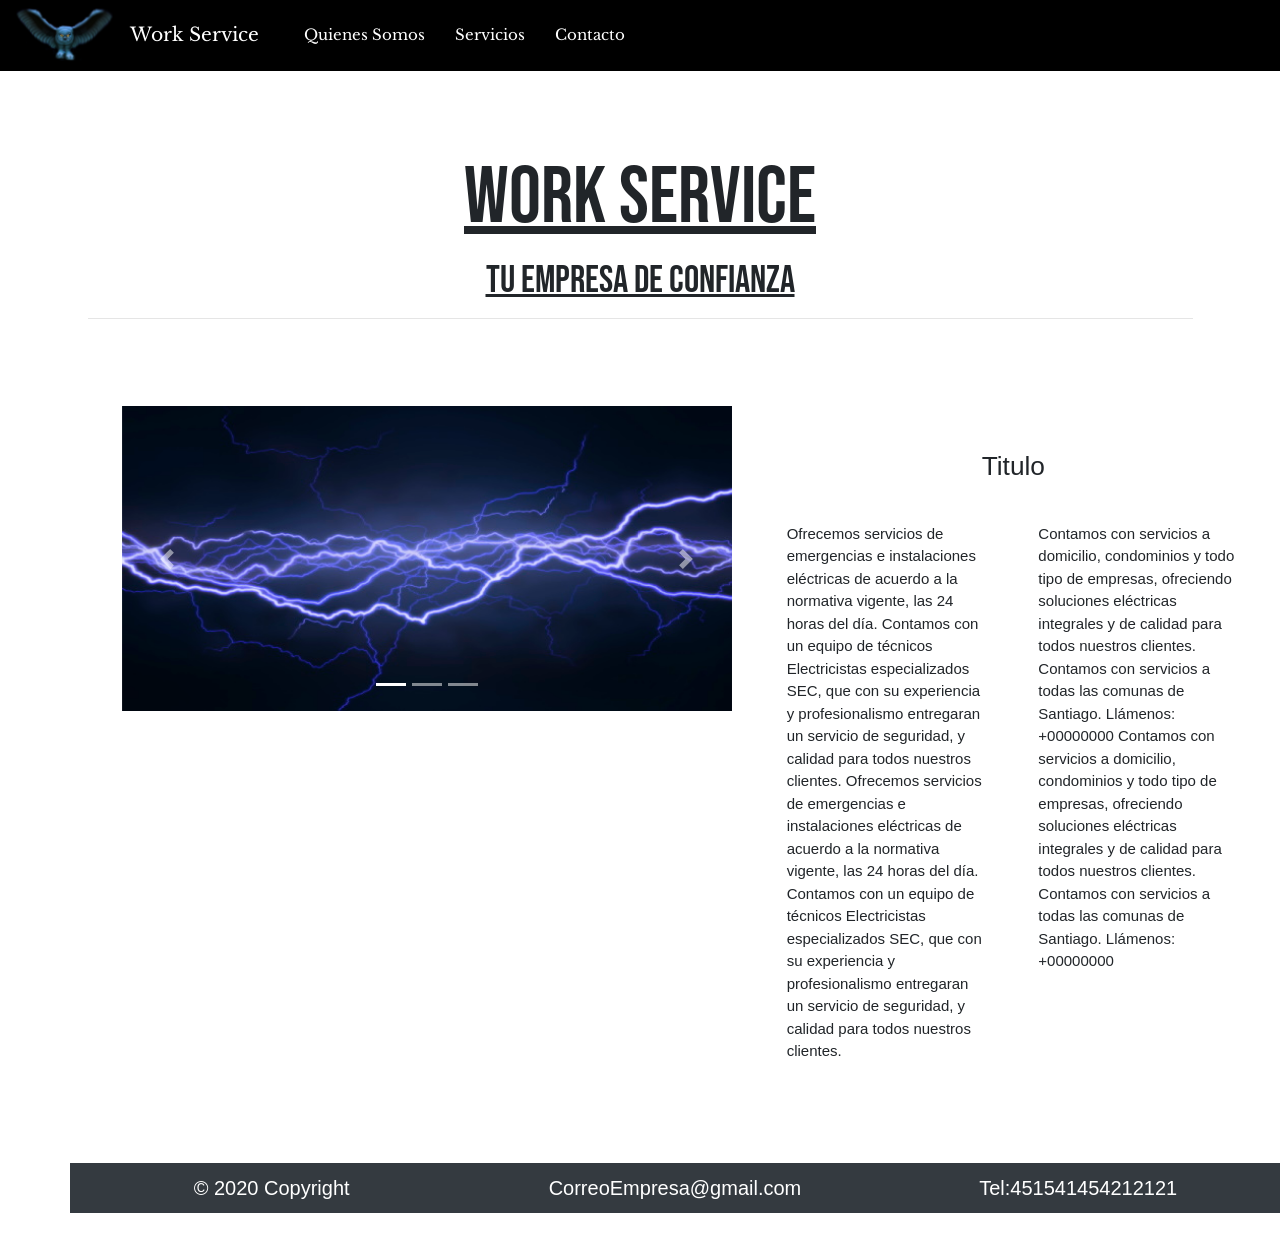
==== index.html @ 53a06437 "Me" ====
<!DOCTYPE html>
<html lang="es">

<head>
   
    <meta charset="UTF-8">
    <meta name="viewport" content="width=device-width, initial-scale=1, shrink-to-fit=no">
    <meta name="theme-color" content="#083756" />

    <meta name="description" content="Pagina de Multiples servicios en el rubro de la contruccion" />
    <meta name="keywords" content="Electricidad,electricidad,work,service,ariel,instalacion,electrica"/>
    <meta name="robots" content="index,follow" />
    <meta name="title" content="Work Service" />
    
    <meta property="og:locale" content="es_LA" />
    
    <!--<meta property="og:image:secure_url" itemprop="image"  content="https://jmardones96.github.io/img/mini_logo.png" />
    <meta property="og:image:width" content="300" />
    <meta property="og:image:height" content="300" />
    <meta property="og:updated_time" content="999999999" />-->
    
    <meta property="og:url" content="https://jmardones96.github.io/">
    <meta property="og:site_name" content="WorkService">
    <meta property="og:title" content="Work Service">
    <meta property="og:description" content="Pagina de Multiples servicios en el rubro de la contruccion.">
    <meta property="og:image" content="https://dnb2eg0emsxdz.cloudfront.net/cdn/13/images/curso-online-electricidad-y-electronica_amp_primaria_1_1560503062.jpg">
    <meta property="og:image:type" content="image/png">
    <meta property="og:image:width" content="1200">
    <meta property="og:image:height" content="1200">
    <meta property="og:image" content="https://dnb2eg0emsxdz.cloudfront.net/cdn/13/images/curso-online-electricidad-y-electronica_amp_primaria_1_1560503062.jpg">
    <meta property="og:image:type" content="image/png">
    <meta property="og:image:width" content="1200">
    <meta property="og:image:height" content="620">
    <meta property="og:image" content="https://dnb2eg0emsxdz.cloudfront.net/cdn/13/images/curso-online-electricidad-y-electronica_amp_primaria_1_1560503062.jpg">
    <meta property="og:image:type" content="image/png">
    <meta property="og:image:width" content="1200">
    <meta property="og:image:height" content="620">





    <meta property='fb:admins' content='FB-AppID'/>
    
    <meta name="twitter:card" content="summary"/>
    <meta name="twitter:description" content="Pagina de Multiples servicios en el rubro de la contruccion"/>
    <meta name="twitter:title" content="Work Service"/>
    <meta name="twitter:site" content="@joaquin19966"/>
    <meta name="twitter:creator" content="@joaquin19966"/>
    <meta name="twitter:image:src" content="https://jmardones96.github.io/img/mini_logo.png">

    
    <!-- Bootstrap CSS -->
    <link rel="stylesheet" href="https://stackpath.bootstrapcdn.com/bootstrap/4.4.1/css/bootstrap.min.css"
        integrity="sha384-Vkoo8x4CGsO3+Hhxv8T/Q5PaXtkKtu6ug5TOeNV6gBiFeWPGFN9MuhOf23Q9Ifjh" crossorigin="anonymous">

    <title>Work Service</title>
    <link rel="shortcut icon" href="img/mini_logo.ico">
    <link rel="stylesheet" href="css/estilos.css">
    <link rel="stylesheet" href="css/animations.css">
    <link rel="stylesheet" href="css/efect.css">
</head>

<body>

    <!--Nav-->
    <nav class="navbar navbar-expand-lg navbar-dark bg-dark fixed-top " style="background-color: black !important;">
        <img src="img/mini_logo.png" alt="">
        <a class="navbar-brand texto_nav" href="index.html">Work Service </a>

        <button class="navbar-toggler" type="button" data-toggle="collapse" data-target="#navbarText"
            aria-controls="navbarText" aria-expanded="false" aria-label="Toggle navigation">
            <span class="navbar-toggler-icon"></span>
        </button>

        <div class="collapse navbar-collapse " id="navbarText">
            <ul class="navbar-nav mr-auto">
                <li class="nav-item">
                    <a class="texto_nav" href="Quienes_Somos.html">Quienes Somos</a>
                </li>
                <li class="nav-item">
                    <a class="texto_nav" href="Servicios.html">Servicios</a>
                </li>
                <li class="nav-item">
                    <a class="texto_nav" href="Contacto.html">Contacto</a>
                </li>
            
            </ul>
        </div>
    </nav>
    <!--Nav-->

    <br>
    <br>
    <!--Titulo-->
    <div class="container-fluid  fadeIn ">
        <div class="text_titulo Titulo_principal_luz_interno">
            <span class="Titulo_principal_luz ">Work Service</span>
            <h1 class="">Tu Empresa de confianza</h4>
                <hr>
        </div>
    </div>
    <!--Titulo-->

    <div class="container-fluid fadeInUp">
        <div class="row">
            <!--Seccion de imagenes-->
            <div class="col-xs-hidden col-lg-1"></div>

            <div class=" col-12 col-lg-6  text-center">
                <div class="estilo_carosel">
                    <div id="carouselExampleIndicators" class="carousel slide" data-ride="carousel">
                        <ol class="carousel-indicators">
                            <li data-target="#carouselExampleIndicators" data-slide-to="0" class="active"></li>
                            <li data-target="#carouselExampleIndicators" data-slide-to="1"></li>
                            <li data-target="#carouselExampleIndicators" data-slide-to="2"></li>
                        </ol>
                        <div class="carousel-inner text-center">
                            <div class="carousel-item active text-center">
                                <img class="d-block w-100 img-responsive" src="img/1.jpg" alt="First slide">
                            </div>
                            <div class="carousel-item">
                                <img class="d-block w-100 img-responsive" src="img/2.jpg" alt="Second slide">
                            </div>
                            <div class="carousel-item">
                                <img class="d-block w-100 img-responsive" src="img/3.jpg" alt="Third slide">
                            </div>
                        </div>
                        <a class="carousel-control-prev" href="#carouselExampleIndicators" role="button"
                            data-slide="prev">
                            <span class="carousel-control-prev-icon" aria-hidden="true"></span>
                            <span class="sr-only">Previous</span>
                        </a>
                        <a class="carousel-control-next" href="#carouselExampleIndicators" role="button"
                            data-slide="next">
                            <span class="carousel-control-next-icon" aria-hidden="true"></span>
                            <span class="sr-only">Next</span>
                        </a>
                    </div>


                </div>
                <!--Seccion de imagenes-->
            </div>
            <!--Texto de Empresa-->
            <div class=" col-12  col-lg-5 text-center">
                <br> <br>
                <h3>Titulo</h3><a href="xxx.html">hhhh</a>
                <div class="row text_motivado">
                    <div class="col-xs-12 col-sm-6">
                        <p class="parrafo_motivador">Ofrecemos servicios de emergencias e instalaciones eléctricas de
                            acuerdo a la normativa vigente, las
                            24 horas del día. Contamos con un equipo de técnicos Electricistas especializados SEC, que
                            con
                            su
                            experiencia y profesionalismo entregaran un servicio de seguridad, y calidad para todos
                            nuestros
                            clientes.
                            Ofrecemos servicios de emergencias e instalaciones eléctricas de acuerdo a la normativa
                            vigente,
                            las
                            24 horas del día. Contamos con un equipo de técnicos Electricistas especializados SEC, que
                            con
                            su
                            experiencia y profesionalismo entregaran un servicio de seguridad, y calidad para todos
                            nuestros
                            clientes.</p>
                    </div>
                    <div class="col-xs-12 col-sm-6">

                        <p class="parrafo_motivador"> Contamos con servicios a domicilio, condominios y todo tipo de
                            empresas, ofreciendo soluciones
                            eléctricas integrales y de calidad para todos nuestros clientes.
                            Contamos con servicios a todas las comunas de Santiago.
                            Llámenos: +00000000
                            Contamos con servicios a domicilio, condominios y todo tipo de empresas, ofreciendo
                            soluciones
                            eléctricas integrales y de calidad para todos nuestros clientes.
                            Contamos con servicios a todas las comunas de Santiago.
                            Llámenos: +00000000</p>
                    </div>
                </div>
            </div>

        </div>


        <!--Texto de Empresa-->
    </div>
    </div>
    <br>
    <br>
    <br>
    <br>
      <!--Footer-->
    <div class="container">
        <div class="row estilo_footer">
            <div class="col-12 col-md-4 text-center estilo_footer_seccion">
                © 2020 Copyright
            </div>
            <div class="col-12 col-md-4 text-center estilo_footer_seccion">
                <a href="mailto:jmm.paginas@gmail.com">CorreoEmpresa@gmail.com</a>
            </div>
            <div class="col-12 col-md-4 text-center estilo_footer_seccion">
                <a href="https://api.whatsapp.com/send?phone=0123456789">Tel:451541454212121</a>
            </div>
        </div>
        <!--Footer-->
    </div>
  <!--Footer-->



    <!-- Optional JavaScript -->
    <!-- jQuery first, then Popper.js, then Bootstrap JS -->
    <script src="https://code.jquery.com/jquery-3.4.1.slim.min.js"
        integrity="sha384-J6qa4849blE2+poT4WnyKhv5vZF5SrPo0iEjwBvKU7imGFAV0wwj1yYfoRSJoZ+n" crossorigin="anonymous">
    </script>
    <script src="https://cdn.jsdelivr.net/npm/popper.js@1.16.0/dist/umd/popper.min.js"
        integrity="sha384-Q6E9RHvbIyZFJoft+2mJbHaEWldlvI9IOYy5n3zV9zzTtmI3UksdQRVvoxMfooAo" crossorigin="anonymous">
    </script>
    <script src="https://stackpath.bootstrapcdn.com/bootstrap/4.4.1/js/bootstrap.min.js"
        integrity="sha384-wfSDF2E50Y2D1uUdj0O3uMBJnjuUD4Ih7YwaYd1iqfktj0Uod8GCExl3Og8ifwB6" crossorigin="anonymous">
    </script>

</body>

</html>
---- css/estilos.css ----
@import url("https://fonts.googleapis.com/css2?family=Libre+Baskerville:wght@700&display=swap");
@import url('https://fonts.googleapis.com/css2?family=Bebas+Neue&display=swap');


nav {
    position: fixed;
}




:root {
    --color-dark: #343a40;
    --color-white: white;
}



html,
body {
    background-color: var(--color-white);
    margin: 0;
    padding: 0;

    font-size: 15px;
}


footer {
    height: 70px;
    width: 100%;
    background-color: var(--color-dark);
    color: white;
    display: flex;
    justify-content: center;
    align-items: center;
    text-align: center;
}


.estilo_footer {

    width: 109%;
    background-color: var(--color-dark);
    color: white;
  font-size: 20px;
}
.estilo_footer ,a{
    color: var(--color-white);
}

.estilo_footer_seccion{
padding: 10px;
}

.texto_nav {
    display: block;
    padding: .5rem 1rem;
    font-family: 'Libre Baskerville', serif !important;
    color: var(--color-white);
}

.row_chilense{
    display: flex;
}




.texto_nav:hover {
    color: #18a1c4;
    transition-duration: 1s;
    font-weight: bold;
    text-decoration: none;
    border: 1px solid #18a1c4;
    text-decoration: line-through;
}


.text_titulo {
    text-align: center;
    padding: 5%;
    margin: 10px;
    font-family: 'Bebas Neue', cursive;
    text-decoration: underline;
    font-size: 80px;
}


.estilo_carosel {
    margin: 0;
    padding: 0;
    text-align: center;
}

.text_motivado {
    height: 100%;
    display: flex;
    justify-content: center;
    text-align: center;
    margin-right: auto;
    margin-left: auto;
}

.parrafo_motivador {
    margin: 10px;
    text-align: start;
}



.espacion_foda {
    padding-top: 5px;
    
}

.image_foda {
    border-radius: 100%;
}
.espacion_tarjeta_foda{
    padding-bottom: 15px;
}


.modal_contacto{
padding: 20px;
}


.rounded-circle {
    border-radius: 50%!important;
}
body {
    padding-top: 20px;
    padding-bottom: 40px;
}
div.row {

    border-bottom: 0px;
}



.tarjeta_contacto{
    background-color: #f3f3f3;
}



/**********@Media***********/




@media (max-width: 500px) {

    .texto_nav {
        padding: 0;
        font-size: 15px;
    }
}
---- css/animations.css ----
/*
#  ···············_·················__··_·················
#  ··____·_____··(_)___·___··____·_/·/_(_)___··____··_____
#  ·/·__·`/·__·\/·/·__·`__·\/·__·`/·__/·/·__·\/·__·\/·___/
#  /·/_/·/·/·/·/·/·/·/·/·/·/·/_/·/·/_/·/·/_/·/·/·/·(__··)·
#  \__,_/_/·/_/_/_/·/_/·/_/\__,_/\__/_/\____/_/·/_/____/··
#  ·······················································
*/
/* https://daneden.github.io/animate.css/ */

.fadeIn{
    -webkit-animation-duration: 3s;
    animation-duration: 3s;
    -webkit-animation-fill-mode: both;
    animation-fill-mode: both;
    -webkit-animation-name: fadeIn;
    animation-name: fadeIn;
  }
  
  @keyframes fadeIn{
    from{
      opacity: 0;
    }
    to{
      opacity: 1;
    }
  }
  
  .fadeInDown{
    -webkit-animation-duration: 3s;
    animation-duration: 3s;
    -webkit-animation-fill-mode: both;
    animation-fill-mode: both;
    -webkit-animation-name: fadeInDown;
    animation-name: fadeInDown;
  }
  
  @-webkit-keyframes fadeInDown {
    from {
      opacity: 0;
      -webkit-transform: translate3d(0, -100%, 0);
      transform: translate3d(0, -100%, 0);
    }
  
    to {
      opacity: 1;
      -webkit-transform: translate3d(0, 0, 0);
      transform: translate3d(0, 0, 0);
    }
  }
  
  @keyframes fadeInDown {
    from {
      opacity: 0;
      -webkit-transform: translate3d(0, -100%, 0);
      transform: translate3d(0, -100%, 0);
    }
  
    to {
      opacity: 1;
      -webkit-transform: translate3d(0, 0, 0);
      transform: translate3d(0, 0, 0);
    }
  }
  
  
  
  .fadeInUp {
    -webkit-animation-duration: 3s;
    animation-duration: 3s;
    -webkit-animation-fill-mode: both;
    animation-fill-mode: both;
    -webkit-animation-name: fadeInUp;
    animation-name: fadeInUp;
  }
  
  @-webkit-keyframes fadeInUp {
    from {
      opacity: 0;
      -webkit-transform: translate3d(0, 100%, 0);
      transform: translate3d(0, 100%, 0);
    }
  
    to {
      opacity: 1;
      -webkit-transform: translate3d(0, 0, 0);
      transform: translate3d(0, 0, 0);
    }
  }
  
  @keyframes fadeInUp {
    from {
      opacity: 0;
      -webkit-transform: translate3d(0, 100%, 0);
      transform: translate3d(0, 100%, 0);
    }
  
    to {
      opacity: 1;
      -webkit-transform: translate3d(0, 0, 0);
      transform: translate3d(0, 0, 0);
    }
  }
---- css/efect.css ----
.Titulo_principal_luz {}

.Titulo_principal_luz:hover {
    -webkit-box-shadow: 0px -14px 197px 0px rgba(255, 247, 156, 1);
    -moz-box-shadow: 0px -14px 197px 0px rgba(255, 247, 156, 1);
    box-shadow: 0px -14px 197px 0px rgba(255, 247, 156, 1);

    transition-duration: 2S;
    -webkit-transition-duration: 2S;

    border-radius: 10px;
}





.Titulo_principal_luz_interno {}

.Titulo_principal_luz_interno:hover {
    -webkit-box-shadow: inset 0px -14px 197px 0px rgba(255,247,156,0.27);
    -moz-box-shadow: inset 0px -14px 197px 0px rgba(255,247,156,0.27);
    box-shadow: inset 0px -14px 197px 0px rgba(255,247,156,0.27);

    transition-duration: 2S;
    -webkit-transition-duration: 2S;

}


.pagina_posicion{
    color: #18a1c4;
    font-weight: bold;
    text-decoration: none;
    border: 1px solid #18a1c4;
    text-decoration:line-through;
}

.conten_servicios{
   margin-right: 5%;
   margin-left:5%;
}

.puntero_dedo{
    cursor: pointer;
}
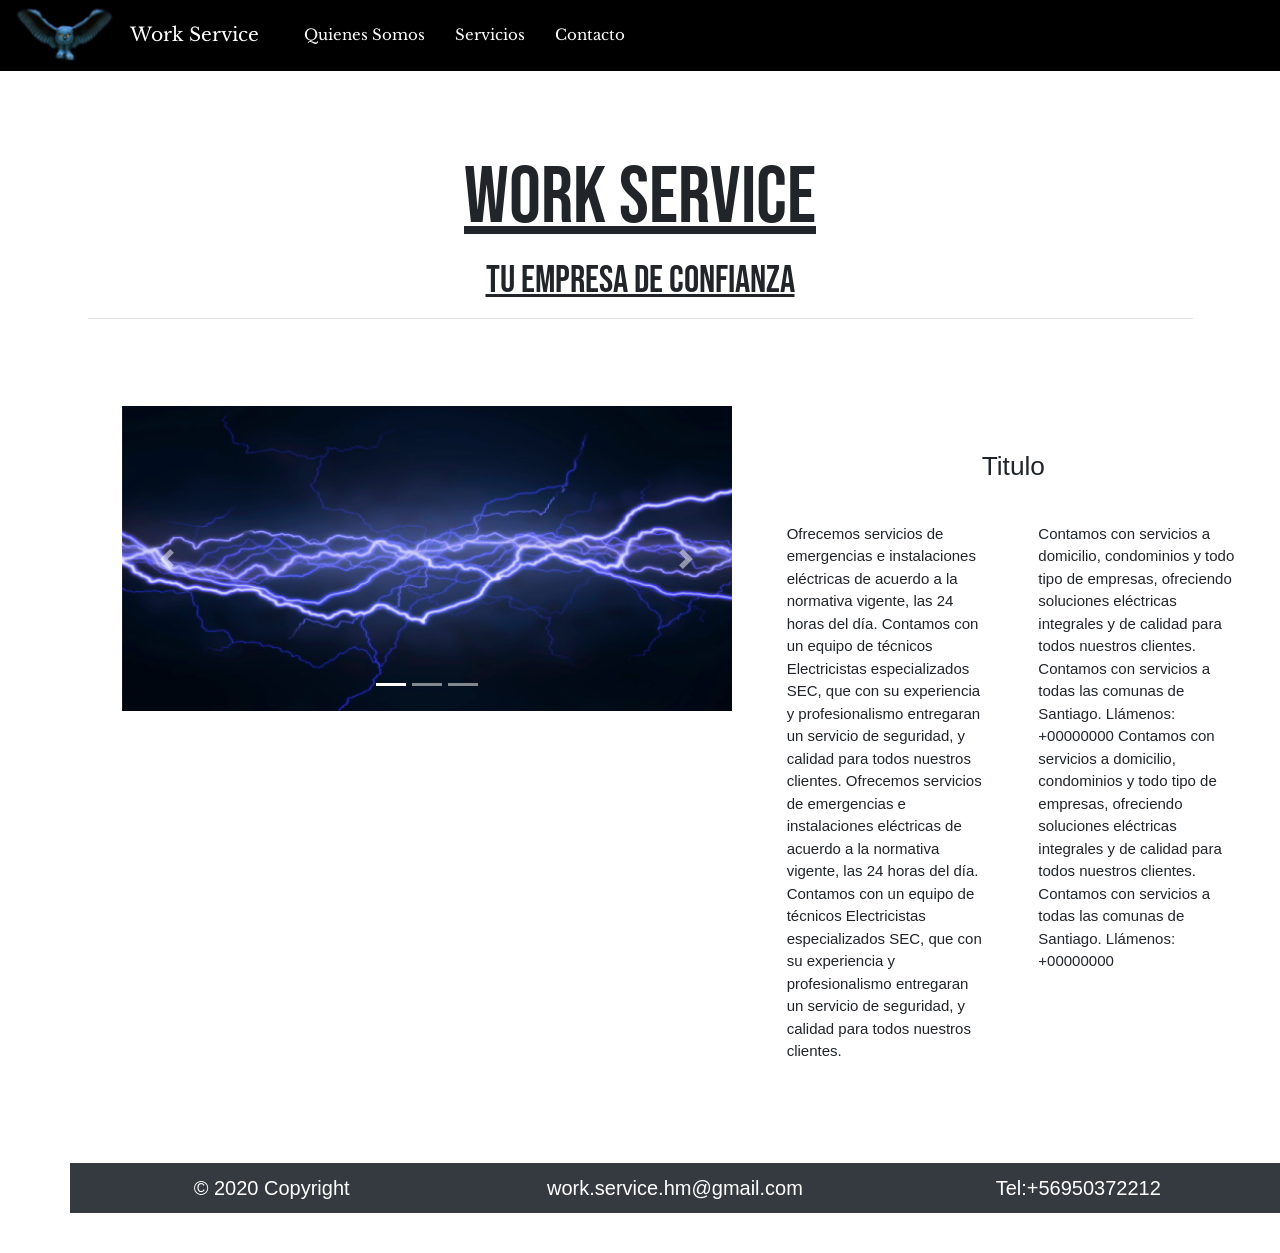
==== commit f1c48ed3: "Footer" ====
--- a/index.html
+++ b/index.html
@@ -23,15 +23,15 @@
     <meta property="og:site_name" content="WorkService">
     <meta property="og:title" content="Work Service">
     <meta property="og:description" content="Pagina de Multiples servicios en el rubro de la contruccion.">
-    <meta property="og:image" content="https://dnb2eg0emsxdz.cloudfront.net/cdn/13/images/curso-online-electricidad-y-electronica_amp_primaria_1_1560503062.jpg">
+    <meta property="og:image" content="https://encrypted-tbn0.gstatic.com/images?q=tbn%3AANd9GcT1eTJo3i7eM4kdn6j4w_DE9-j2NqaH0cpxxk5rVVIy4TUkP_jg&usqp=CAU">
     <meta property="og:image:type" content="image/png">
     <meta property="og:image:width" content="1200">
     <meta property="og:image:height" content="1200">
-    <meta property="og:image" content="https://dnb2eg0emsxdz.cloudfront.net/cdn/13/images/curso-online-electricidad-y-electronica_amp_primaria_1_1560503062.jpg">
+    <meta property="og:image" content="https://encrypted-tbn0.gstatic.com/images?q=tbn%3AANd9GcT1eTJo3i7eM4kdn6j4w_DE9-j2NqaH0cpxxk5rVVIy4TUkP_jg&usqp=CAU">
     <meta property="og:image:type" content="image/png">
     <meta property="og:image:width" content="1200">
     <meta property="og:image:height" content="620">
-    <meta property="og:image" content="https://dnb2eg0emsxdz.cloudfront.net/cdn/13/images/curso-online-electricidad-y-electronica_amp_primaria_1_1560503062.jpg">
+    <meta property="og:image" content="https://encrypted-tbn0.gstatic.com/images?q=tbn%3AANd9GcT1eTJo3i7eM4kdn6j4w_DE9-j2NqaH0cpxxk5rVVIy4TUkP_jg&usqp=CAU">
     <meta property="og:image:type" content="image/png">
     <meta property="og:image:width" content="1200">
     <meta property="og:image:height" content="620">
@@ -199,10 +199,10 @@
                 © 2020 Copyright
             </div>
             <div class="col-12 col-md-4 text-center estilo_footer_seccion">
-                <a href="mailto:jmm.paginas@gmail.com">CorreoEmpresa@gmail.com</a>
+                <a href="mailto:work.service.hm@gmail.com">work.service.hm@gmail.com</a>
             </div>
             <div class="col-12 col-md-4 text-center estilo_footer_seccion">
-                <a href="https://api.whatsapp.com/send?phone=0123456789">Tel:451541454212121</a>
+                <a href="https://api.whatsapp.com/send?phone=+56950372212">Tel:+56950372212</a>
             </div>
         </div>
         <!--Footer-->
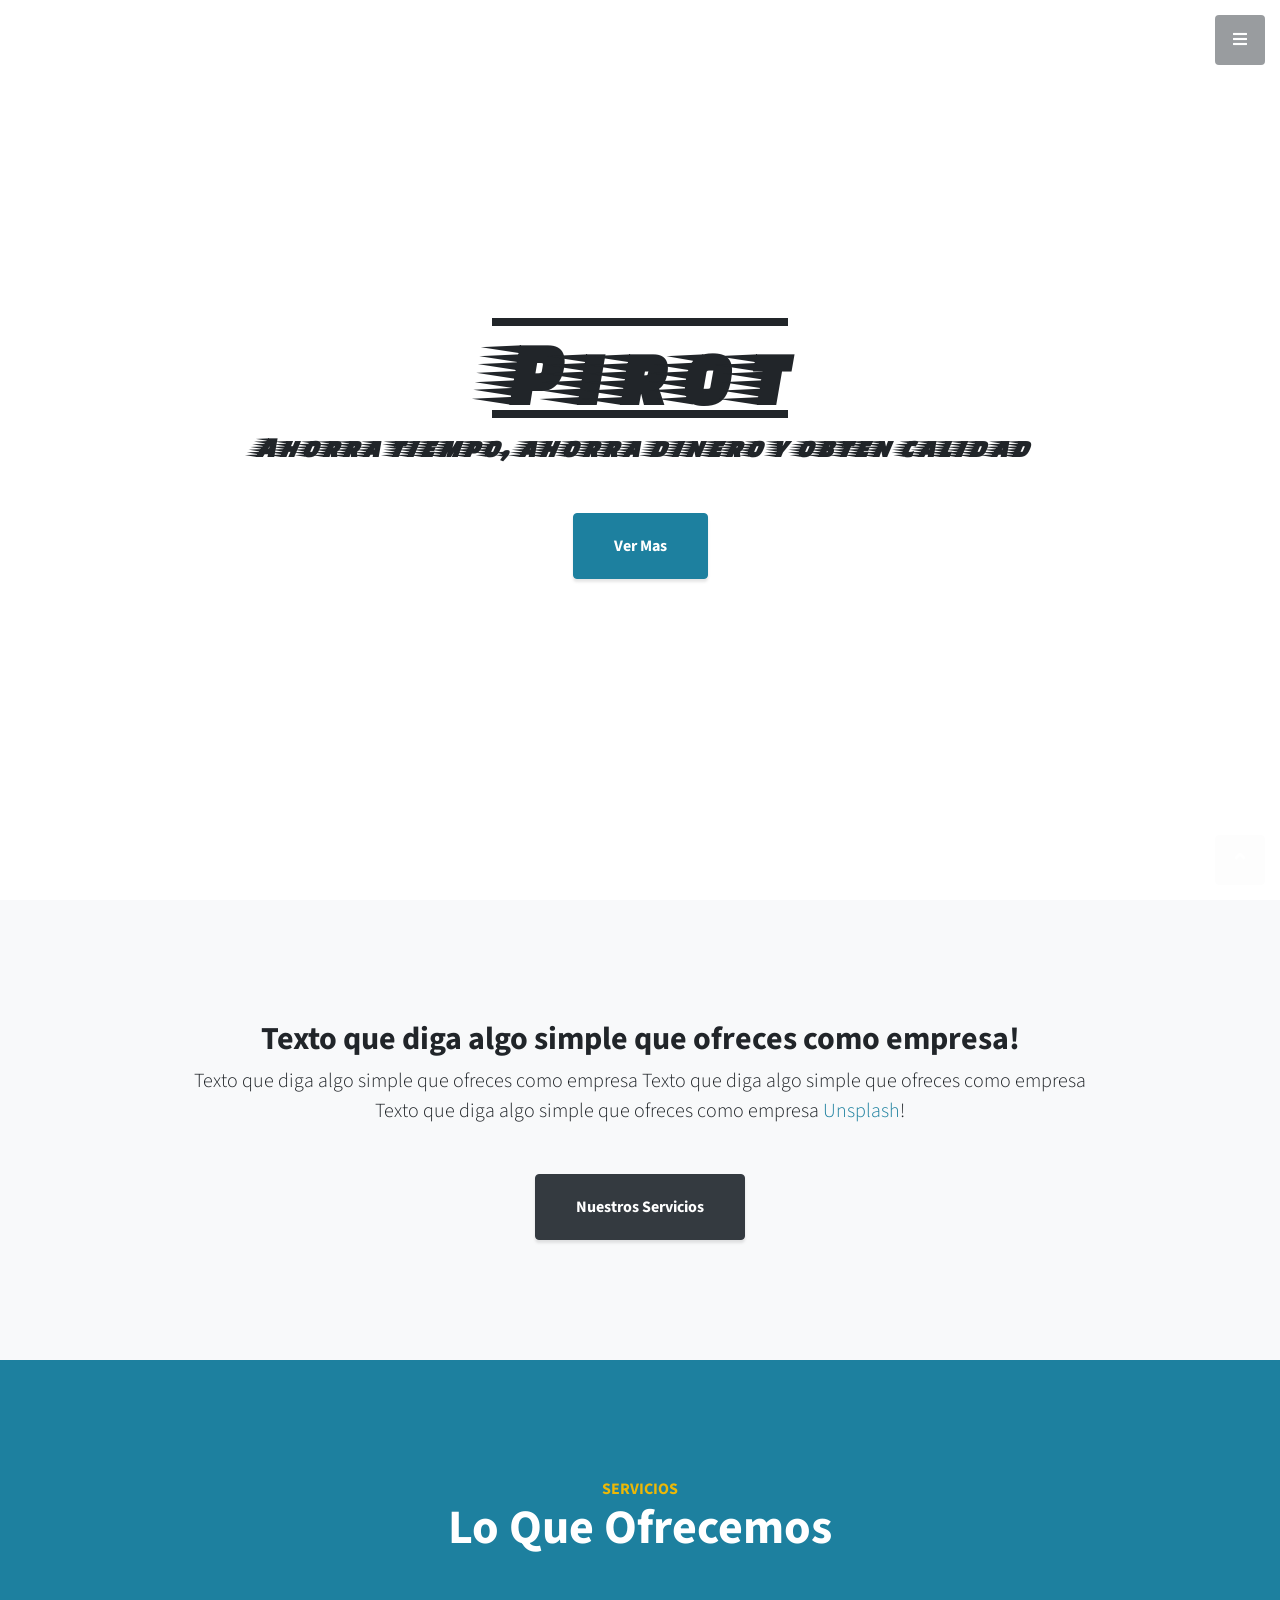
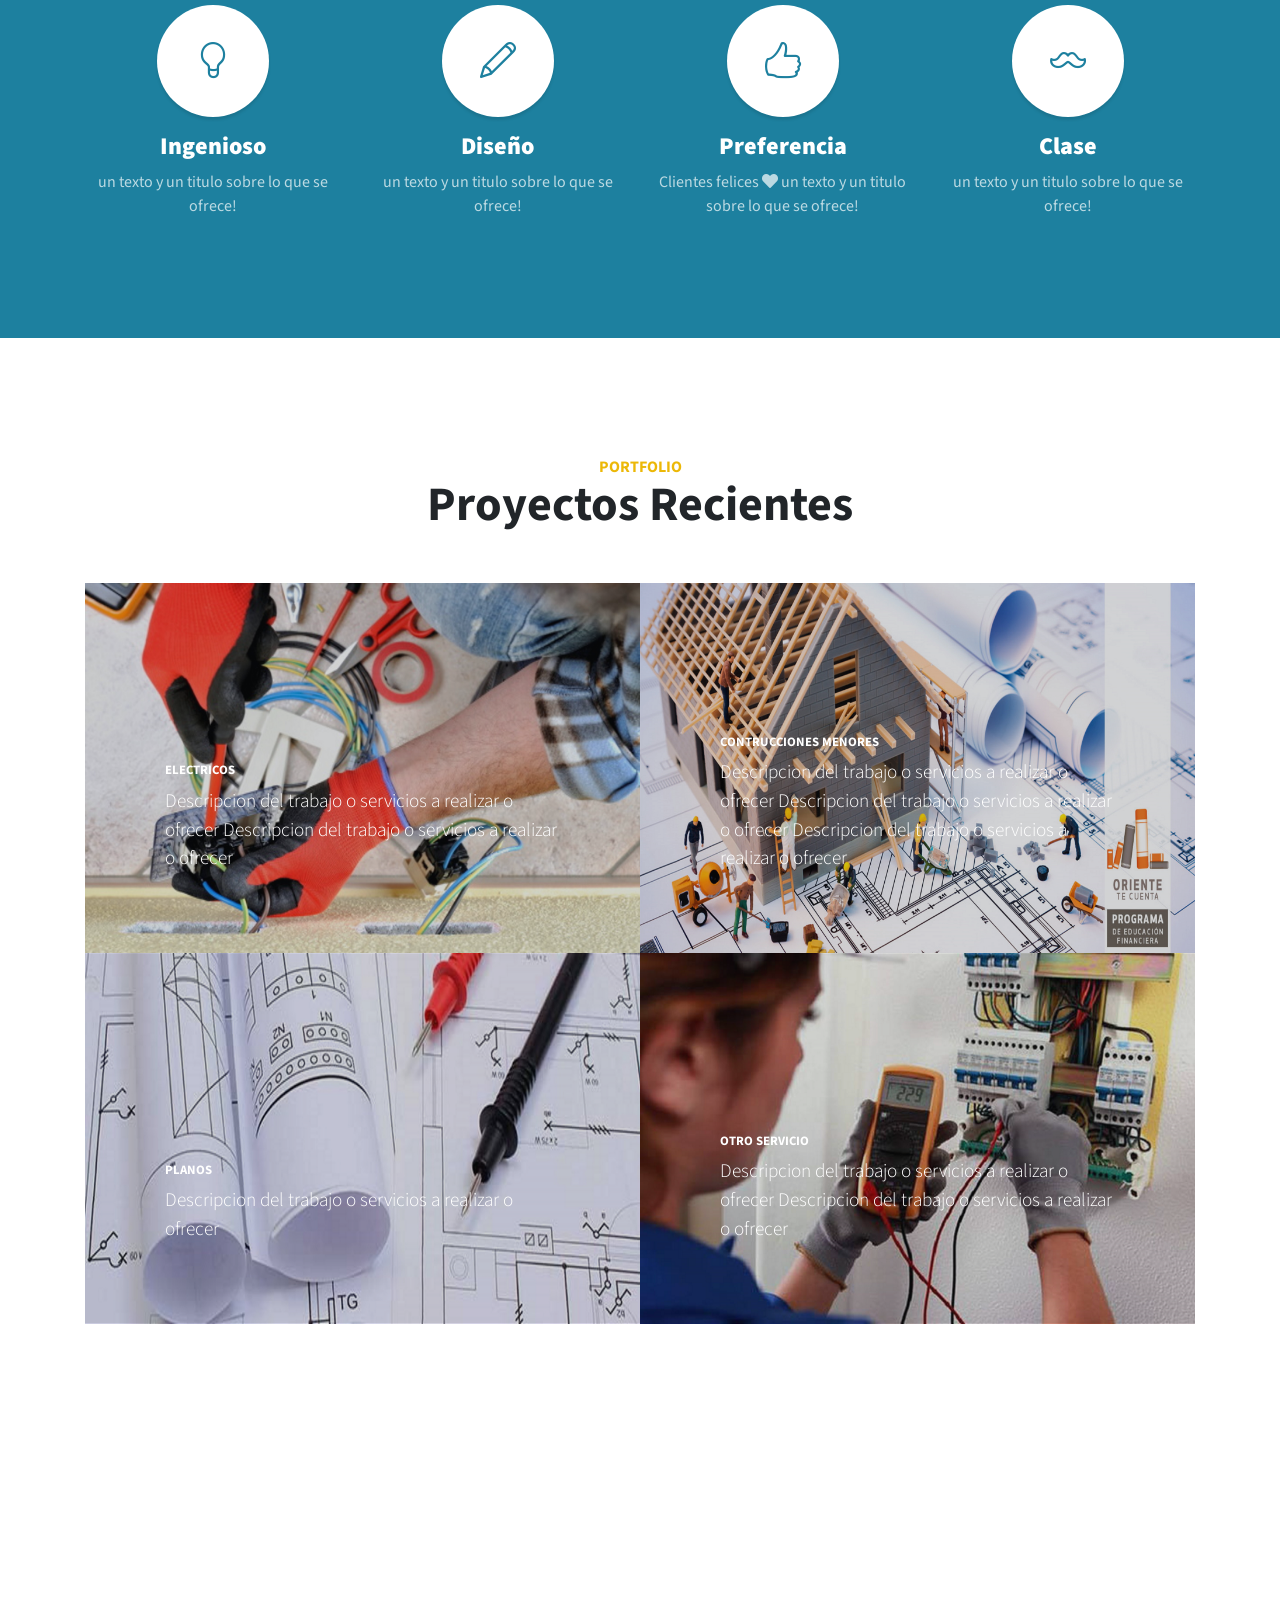
==== commit b8d1ef48: "Prueba de prototipo de pirot" ====
--- a/index.html
+++ b/index.html
@@ -1,228 +1,266 @@
 <!DOCTYPE html>
-<html lang="es">
+<html lang="en">
 
 <head>
+
+  <meta charset="utf-8">
+  <meta name="viewport" content="width=device-width, initial-scale=1, shrink-to-fit=no">
+  <meta name="description" content="">
+  <meta name="author" content="">
+
+  <title>PIROT</title>
+ 
+  <!-- Bootstrap Core CSS -->
+  <link href="vendor/bootstrap/css/bootstrap.min.css" rel="stylesheet">
+
+  <!-- Custom Fonts -->
+  <link href="vendor/fontawesome-free/css/all.min.css" rel="stylesheet" type="text/css">
+  <link href="https://fonts.googleapis.com/css?family=Source+Sans+Pro:300,400,700,300italic,400italic,700italic" rel="stylesheet" type="text/css">
+  <link href="vendor/simple-line-icons/css/simple-line-icons.css" rel="stylesheet">
+
+  <!-- Custom CSS -->
+  <link href="css/stylish-portfolio.min.css" rel="stylesheet">
+
+  <!-- Librerias Agregadas -->
+  <link rel="stylesheet" href="https://cdnjs.cloudflare.com/ajax/libs/animate.css/4.0.0/animate.min.css" />
+  <link href="https://fonts.googleapis.com/css2?family=Faster+One&display=swap" rel="stylesheet">
+
+    
+</head>
    
-    <meta charset="UTF-8">
-    <meta name="viewport" content="width=device-width, initial-scale=1, shrink-to-fit=no">
-    <meta name="theme-color" content="#083756" />
-
-    <meta name="description" content="Pagina de Multiples servicios en el rubro de la contruccion" />
-    <meta name="keywords" content="Electricidad,electricidad,work,service,ariel,instalacion,electrica"/>
-    <meta name="robots" content="index,follow" />
-    <meta name="title" content="Work Service" />
-    
-    <meta property="og:locale" content="es_LA" />
-    
-    <!--<meta property="og:image:secure_url" itemprop="image"  content="https://jmardones96.github.io/img/mini_logo.png" />
-    <meta property="og:image:width" content="300" />
-    <meta property="og:image:height" content="300" />
-    <meta property="og:updated_time" content="999999999" />-->
-    
-    <meta property="og:url" content="https://jmardones96.github.io/">
-    <meta property="og:site_name" content="WorkService">
-    <meta property="og:title" content="Work Service">
-    <meta property="og:description" content="Pagina de Multiples servicios en el rubro de la contruccion.">
-    <meta property="og:image" content="https://encrypted-tbn0.gstatic.com/images?q=tbn%3AANd9GcT1eTJo3i7eM4kdn6j4w_DE9-j2NqaH0cpxxk5rVVIy4TUkP_jg&usqp=CAU">
-    <meta property="og:image:type" content="image/png">
-    <meta property="og:image:width" content="1200">
-    <meta property="og:image:height" content="1200">
-    <meta property="og:image" content="https://encrypted-tbn0.gstatic.com/images?q=tbn%3AANd9GcT1eTJo3i7eM4kdn6j4w_DE9-j2NqaH0cpxxk5rVVIy4TUkP_jg&usqp=CAU">
-    <meta property="og:image:type" content="image/png">
-    <meta property="og:image:width" content="1200">
-    <meta property="og:image:height" content="620">
-    <meta property="og:image" content="https://encrypted-tbn0.gstatic.com/images?q=tbn%3AANd9GcT1eTJo3i7eM4kdn6j4w_DE9-j2NqaH0cpxxk5rVVIy4TUkP_jg&usqp=CAU">
-    <meta property="og:image:type" content="image/png">
-    <meta property="og:image:width" content="1200">
-    <meta property="og:image:height" content="620">
-
-
-
-
-
-    <meta property='fb:admins' content='FB-AppID'/>
-    
-    <meta name="twitter:card" content="summary"/>
-    <meta name="twitter:description" content="Pagina de Multiples servicios en el rubro de la contruccion"/>
-    <meta name="twitter:title" content="Work Service"/>
-    <meta name="twitter:site" content="@joaquin19966"/>
-    <meta name="twitter:creator" content="@joaquin19966"/>
-    <meta name="twitter:image:src" content="https://jmardones96.github.io/img/mini_logo.png">
-
-    
-    <!-- Bootstrap CSS -->
-    <link rel="stylesheet" href="https://stackpath.bootstrapcdn.com/bootstrap/4.4.1/css/bootstrap.min.css"
-        integrity="sha384-Vkoo8x4CGsO3+Hhxv8T/Q5PaXtkKtu6ug5TOeNV6gBiFeWPGFN9MuhOf23Q9Ifjh" crossorigin="anonymous">
-
-    <title>Work Service</title>
-    <link rel="shortcut icon" href="img/mini_logo.ico">
-    <link rel="stylesheet" href="css/estilos.css">
-    <link rel="stylesheet" href="css/animations.css">
-    <link rel="stylesheet" href="css/efect.css">
-</head>
-
-<body>
-
-    <!--Nav-->
-    <nav class="navbar navbar-expand-lg navbar-dark bg-dark fixed-top " style="background-color: black !important;">
-        <img src="img/mini_logo.png" alt="">
-        <a class="navbar-brand texto_nav" href="index.html">Work Service </a>
-
-        <button class="navbar-toggler" type="button" data-toggle="collapse" data-target="#navbarText"
-            aria-controls="navbarText" aria-expanded="false" aria-label="Toggle navigation">
-            <span class="navbar-toggler-icon"></span>
-        </button>
-
-        <div class="collapse navbar-collapse " id="navbarText">
-            <ul class="navbar-nav mr-auto">
-                <li class="nav-item">
-                    <a class="texto_nav" href="Quienes_Somos.html">Quienes Somos</a>
-                </li>
-                <li class="nav-item">
-                    <a class="texto_nav" href="Servicios.html">Servicios</a>
-                </li>
-                <li class="nav-item">
-                    <a class="texto_nav" href="Contacto.html">Contacto</a>
-                </li>
-            
-            </ul>
-        </div>
-    </nav>
-    <!--Nav-->
-
-    <br>
-    <br>
-    <!--Titulo-->
-    <div class="container-fluid  fadeIn ">
-        <div class="text_titulo Titulo_principal_luz_interno">
-            <span class="Titulo_principal_luz ">Work Service</span>
-            <h1 class="">Tu Empresa de confianza</h4>
-                <hr>
-        </div>
-    </div>
-    <!--Titulo-->
-
-    <div class="container-fluid fadeInUp">
-        <div class="row">
-            <!--Seccion de imagenes-->
-            <div class="col-xs-hidden col-lg-1"></div>
-
-            <div class=" col-12 col-lg-6  text-center">
-                <div class="estilo_carosel">
-                    <div id="carouselExampleIndicators" class="carousel slide" data-ride="carousel">
-                        <ol class="carousel-indicators">
-                            <li data-target="#carouselExampleIndicators" data-slide-to="0" class="active"></li>
-                            <li data-target="#carouselExampleIndicators" data-slide-to="1"></li>
-                            <li data-target="#carouselExampleIndicators" data-slide-to="2"></li>
-                        </ol>
-                        <div class="carousel-inner text-center">
-                            <div class="carousel-item active text-center">
-                                <img class="d-block w-100 img-responsive" src="img/1.jpg" alt="First slide">
-                            </div>
-                            <div class="carousel-item">
-                                <img class="d-block w-100 img-responsive" src="img/2.jpg" alt="Second slide">
-                            </div>
-                            <div class="carousel-item">
-                                <img class="d-block w-100 img-responsive" src="img/3.jpg" alt="Third slide">
-                            </div>
-                        </div>
-                        <a class="carousel-control-prev" href="#carouselExampleIndicators" role="button"
-                            data-slide="prev">
-                            <span class="carousel-control-prev-icon" aria-hidden="true"></span>
-                            <span class="sr-only">Previous</span>
-                        </a>
-                        <a class="carousel-control-next" href="#carouselExampleIndicators" role="button"
-                            data-slide="next">
-                            <span class="carousel-control-next-icon" aria-hidden="true"></span>
-                            <span class="sr-only">Next</span>
-                        </a>
-                    </div>
-
-
-                </div>
-                <!--Seccion de imagenes-->
-            </div>
-            <!--Texto de Empresa-->
-            <div class=" col-12  col-lg-5 text-center">
-                <br> <br>
-                <h3>Titulo</h3><a href="xxx.html">hhhh</a>
-                <div class="row text_motivado">
-                    <div class="col-xs-12 col-sm-6">
-                        <p class="parrafo_motivador">Ofrecemos servicios de emergencias e instalaciones eléctricas de
-                            acuerdo a la normativa vigente, las
-                            24 horas del día. Contamos con un equipo de técnicos Electricistas especializados SEC, que
-                            con
-                            su
-                            experiencia y profesionalismo entregaran un servicio de seguridad, y calidad para todos
-                            nuestros
-                            clientes.
-                            Ofrecemos servicios de emergencias e instalaciones eléctricas de acuerdo a la normativa
-                            vigente,
-                            las
-                            24 horas del día. Contamos con un equipo de técnicos Electricistas especializados SEC, que
-                            con
-                            su
-                            experiencia y profesionalismo entregaran un servicio de seguridad, y calidad para todos
-                            nuestros
-                            clientes.</p>
-                    </div>
-                    <div class="col-xs-12 col-sm-6">
-
-                        <p class="parrafo_motivador"> Contamos con servicios a domicilio, condominios y todo tipo de
-                            empresas, ofreciendo soluciones
-                            eléctricas integrales y de calidad para todos nuestros clientes.
-                            Contamos con servicios a todas las comunas de Santiago.
-                            Llámenos: +00000000
-                            Contamos con servicios a domicilio, condominios y todo tipo de empresas, ofreciendo
-                            soluciones
-                            eléctricas integrales y de calidad para todos nuestros clientes.
-                            Contamos con servicios a todas las comunas de Santiago.
-                            Llámenos: +00000000</p>
-                    </div>
-                </div>
-            </div>
-
-        </div>
-
-
-        <!--Texto de Empresa-->
-    </div>
-    </div>
-    <br>
-    <br>
-    <br>
-    <br>
-      <!--Footer-->
+
+
+
+<body id="page-top">
+
+  <!-- Navigation -->
+  <a class="menu-toggle rounded" href="#">
+    <i class="fas fa-bars"></i>
+  </a>
+  <nav id="sidebar-wrapper">
+    <ul class="sidebar-nav">
+      <li class="sidebar-brand">
+        <a class="js-scroll-trigger" href="#page-top">PIROT</a>
+      </li>
+      <li class="sidebar-nav-item">
+        <a class="js-scroll-trigger" href="#page-top">Inicio</a>
+      </li>
+      <li class="sidebar-nav-item">
+        <a class="js-scroll-trigger" href="#about">About</a>
+      </li>
+      <li class="sidebar-nav-item">
+        <a class="js-scroll-trigger" href="#services">Servicios</a>
+      </li>
+      <li class="sidebar-nav-item">
+        <a class="js-scroll-trigger" href="#portfolio">Portfolio</a>
+      </li>
+      <li class="sidebar-nav-item">
+        <a class="js-scroll-trigger" href="#contact">Contacto</a>
+      </li>
+    </ul>
+  </nav>
+
+  <!-- Header -->
+  <header class="masthead d-flex animate__animated animate__backInDown" >
+    <div class="container text-center my-auto">
+      <h1 class="mb-1" style="text-decoration: underline overline ; font-family: 'Faster One', cursive;">Pirot</h1>
+     
+      <h3 class="mb-5">
+        <em style=" font-family: 'Faster One', cursive;">Ahorra tiempo, ahorra dinero y obten calidad</em>
+      </h3>
+      <a class="btn btn-primary btn-xl js-scroll-trigger" href="#about">Ver Mas</a>
+    </div>
+    <div class="overlay"></div>
+  </header>
+
+  <!-- About -->
+  <section class="content-section bg-light" id="about">
+    <div class="container text-center">
+      <div class="row">
+        <div class="col-lg-10 mx-auto">
+          <h2>Texto que diga algo simple que ofreces como empresa!</h2>
+          <p class="lead mb-5">Texto que diga algo simple que ofreces como empresa Texto que diga algo simple que ofreces como empresa Texto que diga algo simple que ofreces como empresa
+            <a href="https://unsplash.com/">Unsplash</a>!</p>
+          <a class="btn btn-dark btn-xl js-scroll-trigger" href="#services">Nuestros Servicios</a>
+        </div>
+      </div>
+    </div>
+  </section>
+
+  <!-- Services -->
+  <section class="content-section bg-primary text-white text-center" id="services">
     <div class="container">
-        <div class="row estilo_footer">
-            <div class="col-12 col-md-4 text-center estilo_footer_seccion">
-                © 2020 Copyright
-            </div>
-            <div class="col-12 col-md-4 text-center estilo_footer_seccion">
-                <a href="mailto:work.service.hm@gmail.com">work.service.hm@gmail.com</a>
-            </div>
-            <div class="col-12 col-md-4 text-center estilo_footer_seccion">
-                <a href="https://api.whatsapp.com/send?phone=+56950372212">Tel:+56950372212</a>
-            </div>
-        </div>
-        <!--Footer-->
-    </div>
-  <!--Footer-->
-
-
-
-    <!-- Optional JavaScript -->
-    <!-- jQuery first, then Popper.js, then Bootstrap JS -->
-    <script src="https://code.jquery.com/jquery-3.4.1.slim.min.js"
-        integrity="sha384-J6qa4849blE2+poT4WnyKhv5vZF5SrPo0iEjwBvKU7imGFAV0wwj1yYfoRSJoZ+n" crossorigin="anonymous">
-    </script>
-    <script src="https://cdn.jsdelivr.net/npm/popper.js@1.16.0/dist/umd/popper.min.js"
-        integrity="sha384-Q6E9RHvbIyZFJoft+2mJbHaEWldlvI9IOYy5n3zV9zzTtmI3UksdQRVvoxMfooAo" crossorigin="anonymous">
-    </script>
-    <script src="https://stackpath.bootstrapcdn.com/bootstrap/4.4.1/js/bootstrap.min.js"
-        integrity="sha384-wfSDF2E50Y2D1uUdj0O3uMBJnjuUD4Ih7YwaYd1iqfktj0Uod8GCExl3Og8ifwB6" crossorigin="anonymous">
-    </script>
+      <div class="content-section-heading">
+        <h3 class="text-secondary mb-0">Servicios</h3>
+        <h2 class="mb-5">Lo Que Ofrecemos</h2>
+      </div>
+      <div class="row">
+        <div class="col-lg-3 col-md-6 mb-5 mb-lg-0">
+          <span class="service-icon rounded-circle mx-auto mb-3">
+            <i class="icon-bulb"></i>
+          </span>
+          <h4>
+            <strong>Ingenioso</strong>
+          </h4>
+          <p class="text-faded mb-0">un texto y un titulo sobre lo que se ofrece!</p>
+        </div>
+        <div class="col-lg-3 col-md-6 mb-5 mb-lg-0">
+          <span class="service-icon rounded-circle mx-auto mb-3">
+            <i class="icon-pencil"></i>
+          </span>
+          <h4>
+            <strong>Diseño</strong>
+          </h4>
+          <p class="text-faded mb-0">un texto y un titulo sobre lo que se ofrece!</p>
+        </div>
+        <div class="col-lg-3 col-md-6 mb-5 mb-md-0">
+          <span class="service-icon rounded-circle mx-auto mb-3">
+            <i class="icon-like"></i>
+          </span>
+          <h4>
+            <strong>Preferencia</strong>
+          </h4>
+          <p class="text-faded mb-0">Clientes felices
+            <i class="fas fa-heart"></i>
+            un texto y un titulo sobre lo que se ofrece!</p>
+        </div>
+        <div class="col-lg-3 col-md-6">
+          <span class="service-icon rounded-circle mx-auto mb-3">
+            <i class="icon-mustache"></i>
+          </span>
+          <h4>
+            <strong>Clase</strong>
+          </h4>
+          <p class="text-faded mb-0">un texto y un titulo sobre lo que se ofrece!</p>
+        </div>
+      </div>
+    </div>
+  </section>
+
+  <!-- Callout 
+  <section class="callout">
+    <div class="container text-center">
+      <h2 class="mx-auto mb-5">Welcome to
+        <em>your</em>
+        next website!</h2>
+      <a class="btn btn-primary btn-xl" href="https://startbootstrap.com/template-overviews/stylish-portfolio/">Download Now!</a>
+    </div>
+  </section>
+-->
+  <!-- Portfolio -->
+  <section class="content-section" id="portfolio">
+    <div class="container">
+      <div class="content-section-heading text-center">
+        <h3 class="text-secondary mb-0">Portfolio</h3>
+        <h2 class="mb-5">Proyectos Recientes</h2>
+      </div>
+      <div class="row no-gutters">
+        <div class="col-lg-6">
+          <a class="portfolio-item" href="#">
+            <span class="caption">
+              <span class="caption-content">
+                <h2>Electricos</h2>
+                <p class="mb-0">Descripcion del trabajo o servicios a realizar o ofrecer Descripcion del trabajo o servicios a realizar o ofrecer </p>
+              </span>
+            </span>
+            <img class="img-fluid" src="img/Domicilio.jpg" alt="">
+          </a>
+        </div>
+        <div class="col-lg-6">
+          <a class="portfolio-item" href="#">
+            <span class="caption">
+              <span class="caption-content">
+                <h2>Contrucciones Menores</h2>
+                <p class="mb-0">Descripcion del trabajo o servicios a realizar o ofrecer Descripcion del trabajo o servicios a realizar o ofrecer Descripcion del trabajo o servicios a realizar o ofrecer</p>
+              </span>
+            </span>
+            <img class="img-fluid" src="img/conrumenor.jpg" alt="">
+          </a>
+        </div>
+        <div class="col-lg-6">
+          <a class="portfolio-item" href="#">
+            <span class="caption">
+              <span class="caption-content">
+                <h2>Planos</h2>
+                <p class="mb-0">Descripcion del trabajo o servicios a realizar o ofrecer</p>
+              </span>
+            </span>
+            <img class="img-fluid" src="img/Planos.jpg" alt="">
+          </a>
+        </div>
+        <div class="col-lg-6">
+          <a class="portfolio-item" href="#">
+            <span class="caption">
+              <span class="caption-content">
+                <h2>Otro Servicio</h2>
+                <p class="mb-0">Descripcion del trabajo o servicios a realizar o ofrecer Descripcion del trabajo o servicios a realizar o ofrecer </p>
+              </span>
+            </span>
+            <img class="img-fluid" src="img/Tablero.png" alt="">
+          </a>
+        </div>
+      </div>
+    </div>
+  </section>
+
+  <!-- Call to Action 
+  <section class="content-section bg-primary text-white">
+    <div class="container text-center">
+      <h2 class="mb-4">The buttons below are impossible to resist...</h2>
+      <a href="#" class="btn btn-xl btn-light mr-4">Click Me!</a>
+      <a href="#" class="btn btn-xl btn-dark">Look at Me!</a>
+    </div>
+  </section>
+-->
+
+  <!-- Map -->
+  <section id="contact" class="map">
+    <iframe width="100%" height="100%" frameborder="0" scrolling="no" marginheight="0" marginwidth="0" src="https://maps.google.com/maps?f=q&amp;source=s_q&amp;hl=en&amp;geocode=&amp;q=Twitter,+Inc.,+Market+Street,+San+Francisco,+CA&amp;aq=0&amp;oq=twitter&amp;sll=28.659344,-81.187888&amp;sspn=0.128789,0.264187&amp;ie=UTF8&amp;hq=Twitter,+Inc.,+Market+Street,+San+Francisco,+CA&amp;t=m&amp;z=15&amp;iwloc=A&amp;output=embed"></iframe>
+    <br />
+    <small>
+      <a href="https://maps.google.com/maps?f=q&amp;source=embed&amp;hl=en&amp;geocode=&amp;q=Twitter,+Inc.,+Market+Street,+San+Francisco,+CA&amp;aq=0&amp;oq=twitter&amp;sll=28.659344,-81.187888&amp;sspn=0.128789,0.264187&amp;ie=UTF8&amp;hq=Twitter,+Inc.,+Market+Street,+San+Francisco,+CA&amp;t=m&amp;z=15&amp;iwloc=A"></a>
+    </small>
+  </section>
+
+  <!-- Footer 
+  <footer class="footer text-center">
+    <div class="container">
+      <ul class="list-inline mb-5">
+        <li class="list-inline-item">
+          <a class="social-link rounded-circle text-white mr-3" href="#">
+            <i class="icon-social-facebook"></i>
+          </a>
+        </li>
+        <li class="list-inline-item">
+          <a class="social-link rounded-circle text-white mr-3" href="#">
+            <i class="icon-social-twitter"></i>
+          </a>
+        </li>
+        <li class="list-inline-item">
+          <a class="social-link rounded-circle text-white" href="#">
+            <i class="icon-social-github"></i>
+          </a>
+        </li>
+      </ul>
+      <p class="text-muted small mb-0">Copyright &copy; Your Website 2019</p>
+    </div>
+  </footer>
+-->
+  <!-- Scroll to Top Button-->
+  <a class="scroll-to-top rounded js-scroll-trigger" href="#page-top">
+    <i class="fas fa-angle-up"></i>
+  </a>
+
+  <!-- Bootstrap core JavaScript -->
+  <script src="vendor/jquery/jquery.min.js"></script>
+  <script src="vendor/bootstrap/js/bootstrap.bundle.min.js"></script>
+
+  <!-- Plugin JavaScript -->
+  <script src="vendor/jquery-easing/jquery.easing.min.js"></script>
+
+  <!-- Custom scripts for this template -->
+  <script src="js/stylish-portfolio.min.js"></script>
 
 </body>
 
-</html>+</html>
--- a/css/stylish-portfolio.min.css
+++ b/css/stylish-portfolio.min.css
@@ -0,0 +1,5 @@
+/*!
+ * Start Bootstrap - Stylish Portfolio v5.0.7 (https://startbootstrap.com/template-overviews/stylish-portfolio)
+ * Copyright 2013-2019 Start Bootstrap
+ * Licensed under MIT (https://github.com/BlackrockDigital/startbootstrap-stylish-portfolio/blob/master/LICENSE)
+ */body,html{width:100%;height:100%}body{font-family:'Source Sans Pro'}.btn-xl{padding:1.25rem 2.5rem}.content-section{padding-top:7.5rem;padding-bottom:7.5rem}.content-section-heading h2{font-size:3rem}.content-section-heading h3{font-size:1rem;text-transform:uppercase}h1,h2,h3,h4,h5,h6{font-weight:700}.text-faded{color:rgba(255,255,255,.7)}.map{height:30rem}@media (max-width:992px){.map{height:75%}}.map iframe{pointer-events:none}.scroll-to-top{position:fixed;right:15px;bottom:15px;display:none;width:50px;height:50px;text-align:center;color:#fff;background:rgba(52,58,64,.5);line-height:45px}.scroll-to-top:focus,.scroll-to-top:hover{color:#fff}.scroll-to-top:hover{background:#343a40}.scroll-to-top i{font-weight:800}.masthead{min-height:30rem;position:relative;display:table;width:100%;height:auto;padding-top:8rem;padding-bottom:8rem;background:linear-gradient(90deg,rgba(255,255,255,.1) 0,rgba(255,255,255,.1) 100%),url(../img/masthead.jpg);background-position:center center;background-repeat:no-repeat;background-size:cover}.masthead h1{font-size:4rem;margin:0;padding:0}@media (min-width:992px){.masthead{height:100vh}.masthead h1{font-size:5.5rem}}#sidebar-wrapper{position:fixed;z-index:2;right:0;width:250px;height:100%;transition:all .4s ease 0s;transform:translateX(250px);background:#1d809f;border-left:1px solid rgba(255,255,255,.1)}.sidebar-nav{position:absolute;top:0;width:250px;margin:0;padding:0;list-style:none}.sidebar-nav li.sidebar-nav-item a{display:block;text-decoration:none;color:#fff;padding:15px}.sidebar-nav li a:hover{text-decoration:none;color:#fff;background:rgba(255,255,255,.2)}.sidebar-nav li a:active,.sidebar-nav li a:focus{text-decoration:none}.sidebar-nav>.sidebar-brand{font-size:1.2rem;background:rgba(52,58,64,.1);height:80px;line-height:50px;padding-top:15px;padding-bottom:15px;padding-left:15px}.sidebar-nav>.sidebar-brand a{color:#fff}.sidebar-nav>.sidebar-brand a:hover{color:#fff;background:0 0}#sidebar-wrapper.active{right:250px;width:250px;transition:all .4s ease 0s}.menu-toggle{position:fixed;right:15px;top:15px;width:50px;height:50px;text-align:center;color:#fff;background:rgba(52,58,64,.5);line-height:50px;z-index:999}.menu-toggle:focus,.menu-toggle:hover{color:#fff}.menu-toggle:hover{background:#343a40}.service-icon{background-color:#fff;color:#1d809f;height:7rem;width:7rem;display:block;line-height:7.5rem;font-size:2.25rem;box-shadow:0 3px 3px 0 rgba(0,0,0,.1)}.callout{padding:15rem 0;background:linear-gradient(90deg,rgba(255,255,255,.1) 0,rgba(255,255,255,.1) 100%),url(../img/bg-callout.jpg);background-position:center center;background-repeat:no-repeat;background-size:cover}.callout h2{font-size:3.5rem;font-weight:700;display:block;max-width:30rem}.portfolio-item{display:block;position:relative;overflow:hidden;max-width:530px;margin:auto auto 1rem}.portfolio-item .caption{display:flex;height:100%;width:100%;background-color:rgba(33,37,41,.2);position:absolute;top:0;bottom:0;z-index:1}.portfolio-item .caption .caption-content{color:#fff;margin:auto 2rem 2rem}.portfolio-item .caption .caption-content h2{font-size:.8rem;text-transform:uppercase}.portfolio-item .caption .caption-content p{font-weight:300;font-size:1.2rem}@media (min-width:992px){.portfolio-item{max-width:none;margin:0}.portfolio-item .caption{-webkit-transition:-webkit-clip-path .25s ease-out,background-color .7s;-webkit-clip-path:inset(0);clip-path:inset(0)}.portfolio-item .caption .caption-content{transition:opacity .25s;margin-left:5rem;margin-right:5rem;margin-bottom:5rem}.portfolio-item img{-webkit-transition:-webkit-clip-path .25s ease-out;-webkit-clip-path:inset(-1px);clip-path:inset(-1px)}.portfolio-item:hover img{-webkit-clip-path:inset(2rem);clip-path:inset(2rem)}.portfolio-item:hover .caption{background-color:rgba(29,128,159,.9);-webkit-clip-path:inset(2rem);clip-path:inset(2rem)}}footer.footer{padding-top:5rem;padding-bottom:5rem}footer.footer .social-link{display:block;height:4rem;width:4rem;line-height:4.3rem;font-size:1.5rem;background-color:#1d809f;transition:background-color .15s ease-in-out;box-shadow:0 3px 3px 0 rgba(0,0,0,.1)}footer.footer .social-link:hover{background-color:#155d74;text-decoration:none}a{color:#1d809f}a:active,a:focus,a:hover{color:#155d74}.btn-primary{background-color:#1d809f!important;border-color:#1d809f!important;color:#fff!important}.btn-primary:active,.btn-primary:focus,.btn-primary:hover{background-color:#155d74!important;border-color:#155d74!important}.btn-secondary{background-color:#ecb807!important;border-color:#ecb807!important;color:#fff!important}.btn-secondary:active,.btn-secondary:focus,.btn-secondary:hover{background-color:#ba9106!important;border-color:#ba9106!important}.btn-dark{color:#fff!important}.btn{box-shadow:0 3px 3px 0 rgba(0,0,0,.1);font-weight:700}.bg-primary{background-color:#1d809f!important}.text-primary{color:#1d809f!important}.text-secondary{color:#ecb807!important}
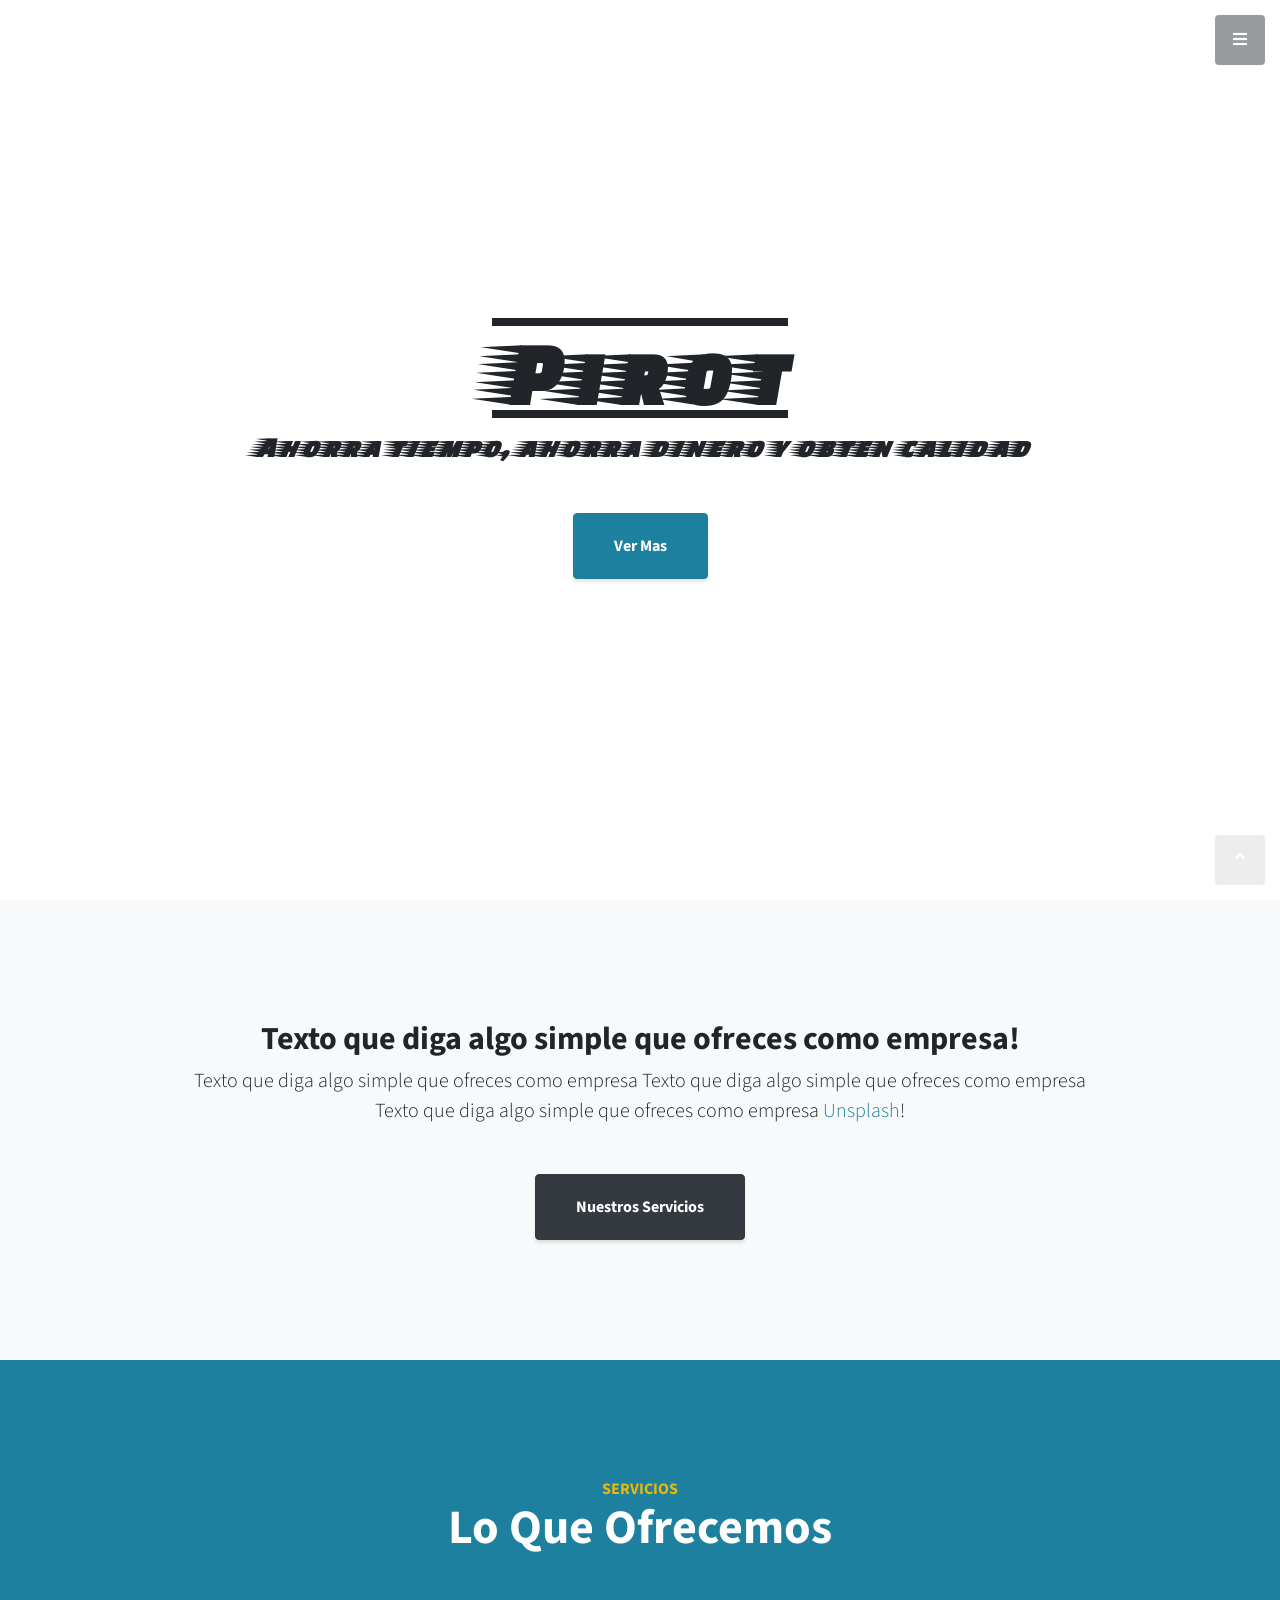
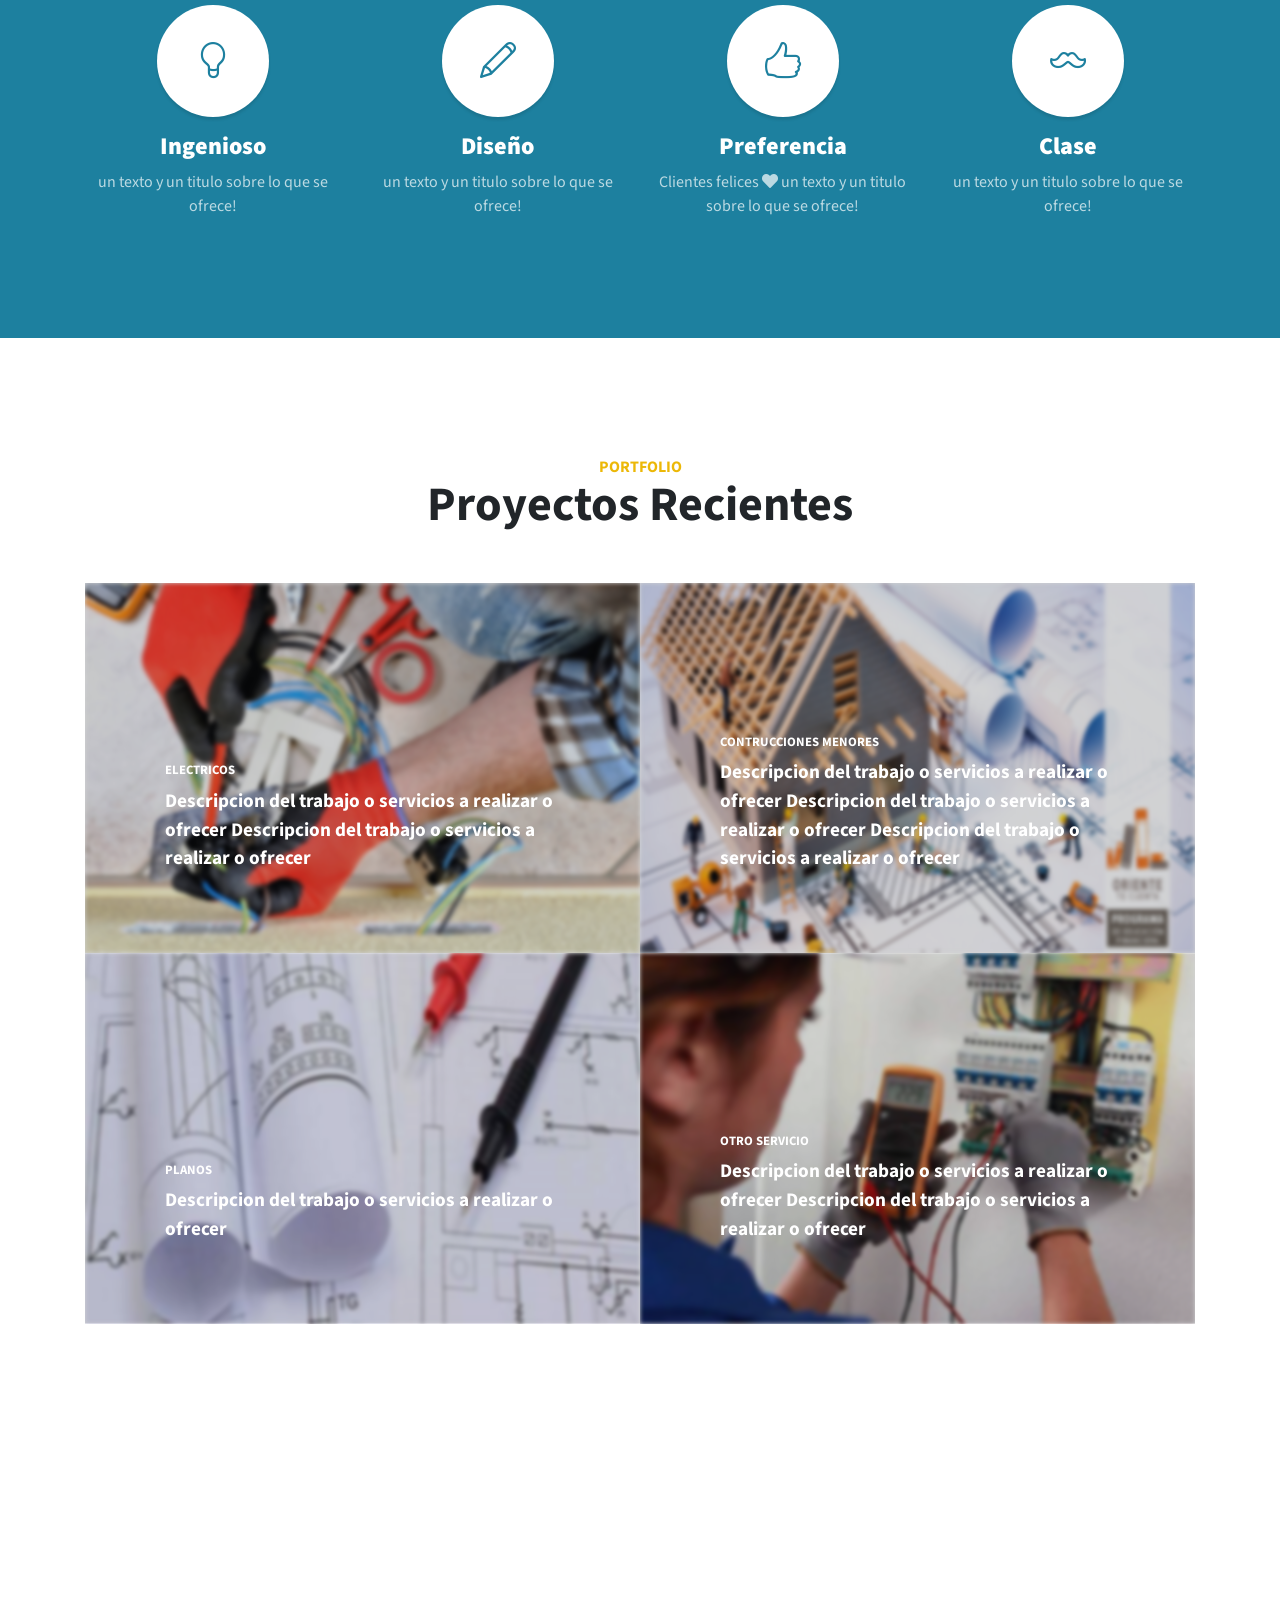
==== commit 69703608: "Arreglo 1 pagina david" ====
--- a/index.html
+++ b/index.html
@@ -160,10 +160,10 @@
             <span class="caption">
               <span class="caption-content">
                 <h2>Electricos</h2>
-                <p class="mb-0">Descripcion del trabajo o servicios a realizar o ofrecer Descripcion del trabajo o servicios a realizar o ofrecer </p>
-              </span>
-            </span>
-            <img class="img-fluid" src="img/Domicilio.jpg" alt="">
+                <p class="mb-0 font-weight-bold text-white ">Descripcion del trabajo o servicios a realizar o ofrecer Descripcion del trabajo o servicios a realizar o ofrecer </p>
+              </span>
+            </span>
+            <img class="img-fluid" src="img/Domicilio.jpg"  style=" filter: blur(2px);" alt="">
           </a>
         </div>
         <div class="col-lg-6">
@@ -171,10 +171,10 @@
             <span class="caption">
               <span class="caption-content">
                 <h2>Contrucciones Menores</h2>
-                <p class="mb-0">Descripcion del trabajo o servicios a realizar o ofrecer Descripcion del trabajo o servicios a realizar o ofrecer Descripcion del trabajo o servicios a realizar o ofrecer</p>
-              </span>
-            </span>
-            <img class="img-fluid" src="img/conrumenor.jpg" alt="">
+                <p class="mb-0 font-weight-bold text-white ">Descripcion del trabajo o servicios a realizar o ofrecer Descripcion del trabajo o servicios a realizar o ofrecer Descripcion del trabajo o servicios a realizar o ofrecer</p>
+              </span>
+            </span>
+            <img class="img-fluid" src="img/conrumenor.jpg"  style=" filter: blur(2px);" alt="">
           </a>
         </div>
         <div class="col-lg-6">
@@ -182,10 +182,10 @@
             <span class="caption">
               <span class="caption-content">
                 <h2>Planos</h2>
-                <p class="mb-0">Descripcion del trabajo o servicios a realizar o ofrecer</p>
-              </span>
-            </span>
-            <img class="img-fluid" src="img/Planos.jpg" alt="">
+                <p class="mb-0 font-weight-bold text-white ">Descripcion del trabajo o servicios a realizar o ofrecer</p>
+              </span>
+            </span>
+            <img class="img-fluid" src="img/Planos.jpg"  style=" filter: blur(2px);" alt="">
           </a>
         </div>
         <div class="col-lg-6">
@@ -193,10 +193,10 @@
             <span class="caption">
               <span class="caption-content">
                 <h2>Otro Servicio</h2>
-                <p class="mb-0">Descripcion del trabajo o servicios a realizar o ofrecer Descripcion del trabajo o servicios a realizar o ofrecer </p>
-              </span>
-            </span>
-            <img class="img-fluid" src="img/Tablero.png" alt="">
+                <p class="mb-0 font-weight-bold text-white " >Descripcion del trabajo o servicios a realizar o ofrecer Descripcion del trabajo o servicios a realizar o ofrecer </p>
+              </span>
+            </span>
+            <img class="img-fluid" src="img/Tablero.png" style=" filter: blur(2px);" alt="">
           </a>
         </div>
       </div>
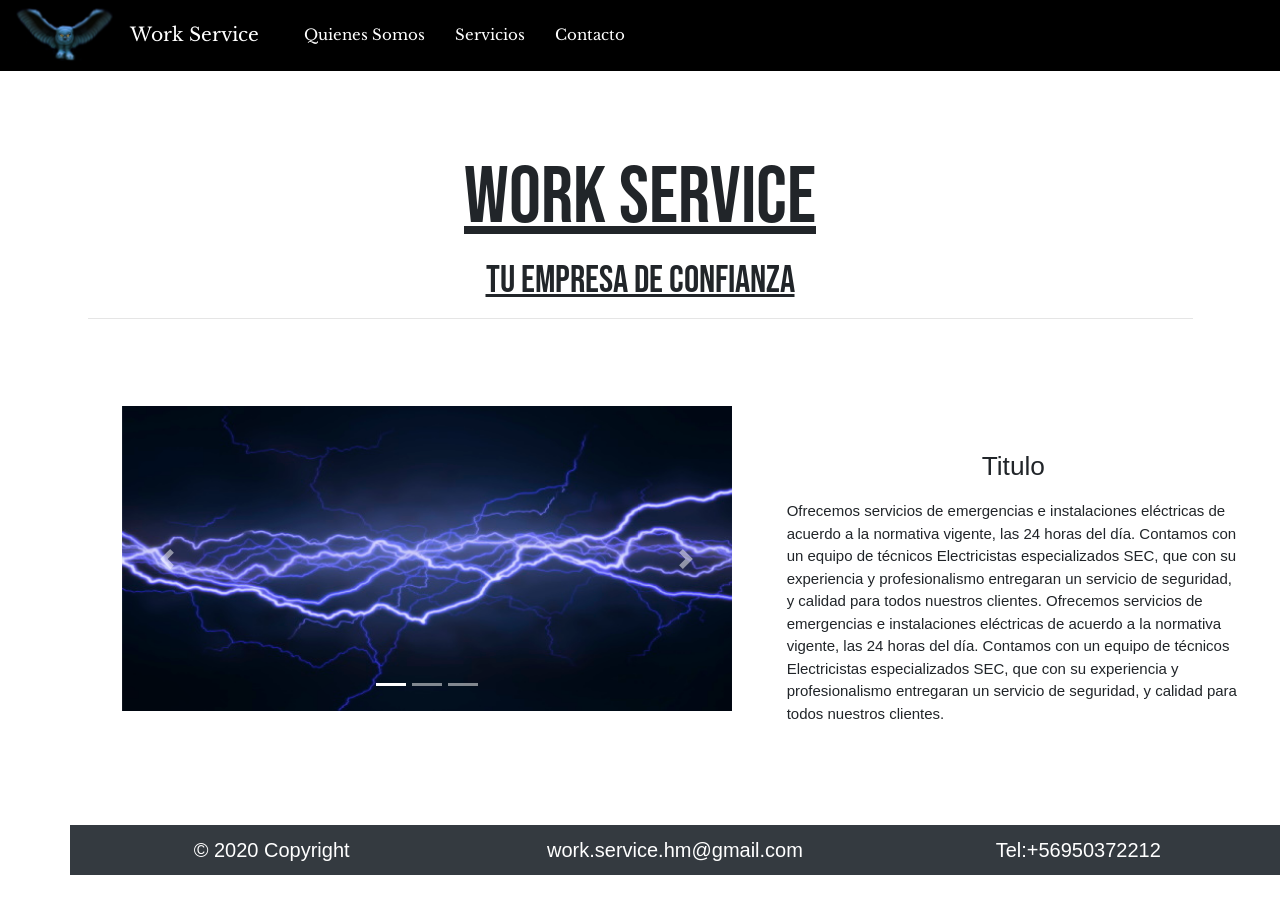
==== commit 003ba280: "Wor service page" ====
--- a/index.html
+++ b/index.html
@@ -1,266 +1,228 @@
 <!DOCTYPE html>
-<html lang="en">
+<html lang="es">
 
 <head>
-
-  <meta charset="utf-8">
-  <meta name="viewport" content="width=device-width, initial-scale=1, shrink-to-fit=no">
-  <meta name="description" content="">
-  <meta name="author" content="">
-
-  <title>PIROT</title>
- 
-  <!-- Bootstrap Core CSS -->
-  <link href="vendor/bootstrap/css/bootstrap.min.css" rel="stylesheet">
-
-  <!-- Custom Fonts -->
-  <link href="vendor/fontawesome-free/css/all.min.css" rel="stylesheet" type="text/css">
-  <link href="https://fonts.googleapis.com/css?family=Source+Sans+Pro:300,400,700,300italic,400italic,700italic" rel="stylesheet" type="text/css">
-  <link href="vendor/simple-line-icons/css/simple-line-icons.css" rel="stylesheet">
-
-  <!-- Custom CSS -->
-  <link href="css/stylish-portfolio.min.css" rel="stylesheet">
-
-  <!-- Librerias Agregadas -->
-  <link rel="stylesheet" href="https://cdnjs.cloudflare.com/ajax/libs/animate.css/4.0.0/animate.min.css" />
-  <link href="https://fonts.googleapis.com/css2?family=Faster+One&display=swap" rel="stylesheet">
-
-    
+   
+    <meta charset="UTF-8">
+    <meta name="viewport" content="width=device-width, initial-scale=1, shrink-to-fit=no">
+    <meta name="theme-color" content="#083756" />
+
+    <meta name="description" content="Pagina de Multiples servicios en el rubro de la contruccion" />
+    <meta name="keywords" content="Electricidad,electricidad,work,service,ariel,instalacion,electrica"/>
+    <meta name="robots" content="index,follow" />
+    <meta name="title" content="Work Service" />
+    
+    <meta property="og:locale" content="es_LA" />
+    
+    <!--<meta property="og:image:secure_url" itemprop="image"  content="https://jmardones96.github.io/img/mini_logo.png" />
+    <meta property="og:image:width" content="300" />
+    <meta property="og:image:height" content="300" />
+    <meta property="og:updated_time" content="999999999" />-->
+    
+    <meta property="og:url" content="https://jmardones96.github.io/">
+    <meta property="og:site_name" content="WorkService">
+    <meta property="og:title" content="Work Service">
+    <meta property="og:description" content="Pagina de Multiples servicios en el rubro de la contruccion.">
+    <meta property="og:image" content="https://encrypted-tbn0.gstatic.com/images?q=tbn%3AANd9GcT1eTJo3i7eM4kdn6j4w_DE9-j2NqaH0cpxxk5rVVIy4TUkP_jg&usqp=CAU">
+    <meta property="og:image:type" content="image/png">
+    <meta property="og:image:width" content="1200">
+    <meta property="og:image:height" content="1200">
+    <meta property="og:image" content="https://encrypted-tbn0.gstatic.com/images?q=tbn%3AANd9GcT1eTJo3i7eM4kdn6j4w_DE9-j2NqaH0cpxxk5rVVIy4TUkP_jg&usqp=CAU">
+    <meta property="og:image:type" content="image/png">
+    <meta property="og:image:width" content="1200">
+    <meta property="og:image:height" content="620">
+    <meta property="og:image" content="https://encrypted-tbn0.gstatic.com/images?q=tbn%3AANd9GcT1eTJo3i7eM4kdn6j4w_DE9-j2NqaH0cpxxk5rVVIy4TUkP_jg&usqp=CAU">
+    <meta property="og:image:type" content="image/png">
+    <meta property="og:image:width" content="1200">
+    <meta property="og:image:height" content="620">
+
+
+
+
+
+    <meta property='fb:admins' content='FB-AppID'/>
+    
+    <meta name="twitter:card" content="summary"/>
+    <meta name="twitter:description" content="Pagina de Multiples servicios en el rubro de la contruccion"/>
+    <meta name="twitter:title" content="Work Service"/>
+    <meta name="twitter:site" content="@joaquin19966"/>
+    <meta name="twitter:creator" content="@joaquin19966"/>
+    <meta name="twitter:image:src" content="https://jmardones96.github.io/img/mini_logo.png">
+
+    
+    <!-- Bootstrap CSS -->
+    <link rel="stylesheet" href="https://stackpath.bootstrapcdn.com/bootstrap/4.4.1/css/bootstrap.min.css"
+        integrity="sha384-Vkoo8x4CGsO3+Hhxv8T/Q5PaXtkKtu6ug5TOeNV6gBiFeWPGFN9MuhOf23Q9Ifjh" crossorigin="anonymous">
+
+    <title>Work Service</title>
+    <link rel="shortcut icon" href="img/mini_logo.ico">
+    <link rel="stylesheet" href="css/estilos.css">
+    <link rel="stylesheet" href="css/animations.css">
+    <link rel="stylesheet" href="css/efect.css">
 </head>
-   
-
-
-
-<body id="page-top">
-
-  <!-- Navigation -->
-  <a class="menu-toggle rounded" href="#">
-    <i class="fas fa-bars"></i>
-  </a>
-  <nav id="sidebar-wrapper">
-    <ul class="sidebar-nav">
-      <li class="sidebar-brand">
-        <a class="js-scroll-trigger" href="#page-top">PIROT</a>
-      </li>
-      <li class="sidebar-nav-item">
-        <a class="js-scroll-trigger" href="#page-top">Inicio</a>
-      </li>
-      <li class="sidebar-nav-item">
-        <a class="js-scroll-trigger" href="#about">About</a>
-      </li>
-      <li class="sidebar-nav-item">
-        <a class="js-scroll-trigger" href="#services">Servicios</a>
-      </li>
-      <li class="sidebar-nav-item">
-        <a class="js-scroll-trigger" href="#portfolio">Portfolio</a>
-      </li>
-      <li class="sidebar-nav-item">
-        <a class="js-scroll-trigger" href="#contact">Contacto</a>
-      </li>
-    </ul>
-  </nav>
-
-  <!-- Header -->
-  <header class="masthead d-flex animate__animated animate__backInDown" >
-    <div class="container text-center my-auto">
-      <h1 class="mb-1" style="text-decoration: underline overline ; font-family: 'Faster One', cursive;">Pirot</h1>
-     
-      <h3 class="mb-5">
-        <em style=" font-family: 'Faster One', cursive;">Ahorra tiempo, ahorra dinero y obten calidad</em>
-      </h3>
-      <a class="btn btn-primary btn-xl js-scroll-trigger" href="#about">Ver Mas</a>
-    </div>
-    <div class="overlay"></div>
-  </header>
-
-  <!-- About -->
-  <section class="content-section bg-light" id="about">
-    <div class="container text-center">
-      <div class="row">
-        <div class="col-lg-10 mx-auto">
-          <h2>Texto que diga algo simple que ofreces como empresa!</h2>
-          <p class="lead mb-5">Texto que diga algo simple que ofreces como empresa Texto que diga algo simple que ofreces como empresa Texto que diga algo simple que ofreces como empresa
-            <a href="https://unsplash.com/">Unsplash</a>!</p>
-          <a class="btn btn-dark btn-xl js-scroll-trigger" href="#services">Nuestros Servicios</a>
-        </div>
-      </div>
-    </div>
-  </section>
-
-  <!-- Services -->
-  <section class="content-section bg-primary text-white text-center" id="services">
+
+<body>
+
+    <!--Nav-->
+    <nav class="navbar navbar-expand-lg navbar-dark bg-dark fixed-top " style="background-color: black !important;">
+        <img src="img/mini_logo.png" alt="">
+        <a class="navbar-brand texto_nav" href="index.html">Work Service </a>
+
+        <button class="navbar-toggler" type="button" data-toggle="collapse" data-target="#navbarText"
+            aria-controls="navbarText" aria-expanded="false" aria-label="Toggle navigation">
+            <span class="navbar-toggler-icon"></span>
+        </button>
+
+        <div class="collapse navbar-collapse " id="navbarText">
+            <ul class="navbar-nav mr-auto">
+                <li class="nav-item">
+                    <a class="texto_nav" href="Quienes_Somos.html">Quienes Somos</a>
+                </li>
+                <li class="nav-item">
+                    <a class="texto_nav" href="Servicios.html">Servicios</a>
+                </li>
+                <li class="nav-item">
+                    <a class="texto_nav" href="Contacto.html">Contacto</a>
+                </li>
+            
+            </ul>
+        </div>
+    </nav>
+    <!--Nav-->
+
+    <br>
+    <br>
+    <!--Titulo-->
+    <div class="container-fluid  fadeIn ">
+        <div class="text_titulo Titulo_principal_luz_interno">
+            <span class="Titulo_principal_luz ">Work Service</span>
+            <h1 class="">Tu Empresa de confianza</h4>
+                <hr>
+        </div>
+    </div>
+    <!--Titulo-->
+
+    <div class="container-fluid fadeInUp">
+        <div class="row">
+            <!--Seccion de imagenes-->
+            <div class="col-xs-hidden col-lg-1"></div>
+
+            <div class=" col-12 col-lg-6  text-center">
+                <div class="estilo_carosel">
+                    <div id="carouselExampleIndicators" class="carousel slide" data-ride="carousel">
+                        <ol class="carousel-indicators">
+                            <li data-target="#carouselExampleIndicators" data-slide-to="0" class="active"></li>
+                            <li data-target="#carouselExampleIndicators" data-slide-to="1"></li>
+                            <li data-target="#carouselExampleIndicators" data-slide-to="2"></li>
+                        </ol>
+                        <div class="carousel-inner text-center">
+                            <div class="carousel-item active text-center">
+                                <img class="d-block w-100 img-responsive" src="img/1.jpg" alt="First slide">
+                            </div>
+                            <div class="carousel-item">
+                                <img class="d-block w-100 img-responsive" src="img/2.jpg" alt="Second slide">
+                            </div>
+                            <div class="carousel-item">
+                                <img class="d-block w-100 img-responsive" src="img/3.jpg" alt="Third slide">
+                            </div>
+                        </div>
+                        <a class="carousel-control-prev" href="#carouselExampleIndicators" role="button"
+                            data-slide="prev">
+                            <span class="carousel-control-prev-icon" aria-hidden="true"></span>
+                            <span class="sr-only">Previous</span>
+                        </a>
+                        <a class="carousel-control-next" href="#carouselExampleIndicators" role="button"
+                            data-slide="next">
+                            <span class="carousel-control-next-icon" aria-hidden="true"></span>
+                            <span class="sr-only">Next</span>
+                        </a>
+                    </div>
+
+
+                </div>
+                <!--Seccion de imagenes-->
+            </div>
+            <!--Texto de Empresa-->
+            <div class=" col-12  col-lg-5 text-center">
+                <br> <br>
+                <h3>Titulo</h3>
+                <div class="row text_motivado">
+                    <div class="col-xs-12 col-sm-12 text-center">
+                        <p class="parrafo_motivador">Ofrecemos servicios de emergencias e instalaciones eléctricas de
+                            acuerdo a la normativa vigente, las
+                            24 horas del día. Contamos con un equipo de técnicos Electricistas especializados SEC, que
+                            con
+                            su
+                            experiencia y profesionalismo entregaran un servicio de seguridad, y calidad para todos
+                            nuestros
+                            clientes.
+                            Ofrecemos servicios de emergencias e instalaciones eléctricas de acuerdo a la normativa
+                            vigente,
+                            las
+                            24 horas del día. Contamos con un equipo de técnicos Electricistas especializados SEC, que
+                            con
+                            su
+                            experiencia y profesionalismo entregaran un servicio de seguridad, y calidad para todos
+                            nuestros
+                            clientes.</p>
+                    </div>
+                  <!--  <div class="col-xs-12 col-sm-6">
+
+                        <p class="parrafo_motivador"> Contamos con servicios a domicilio, condominios y todo tipo de
+                            empresas, ofreciendo soluciones
+                            eléctricas integrales y de calidad para todos nuestros clientes.
+                            Contamos con servicios a todas las comunas de Santiago.
+                            Llámenos: +00000000
+                            Contamos con servicios a domicilio, condominios y todo tipo de empresas, ofreciendo
+                            soluciones
+                            eléctricas integrales y de calidad para todos nuestros clientes.
+                            Contamos con servicios a todas las comunas de Santiago.
+                            Llámenos: +00000000</p>
+                    </div>-->
+                </div>
+            </div>
+
+        </div>
+
+
+        <!--Texto de Empresa-->
+    </div>
+    </div>
+    <br>
+    <br>
+    <br>
+    <br>
+      <!--Footer-->
     <div class="container">
-      <div class="content-section-heading">
-        <h3 class="text-secondary mb-0">Servicios</h3>
-        <h2 class="mb-5">Lo Que Ofrecemos</h2>
-      </div>
-      <div class="row">
-        <div class="col-lg-3 col-md-6 mb-5 mb-lg-0">
-          <span class="service-icon rounded-circle mx-auto mb-3">
-            <i class="icon-bulb"></i>
-          </span>
-          <h4>
-            <strong>Ingenioso</strong>
-          </h4>
-          <p class="text-faded mb-0">un texto y un titulo sobre lo que se ofrece!</p>
-        </div>
-        <div class="col-lg-3 col-md-6 mb-5 mb-lg-0">
-          <span class="service-icon rounded-circle mx-auto mb-3">
-            <i class="icon-pencil"></i>
-          </span>
-          <h4>
-            <strong>Diseño</strong>
-          </h4>
-          <p class="text-faded mb-0">un texto y un titulo sobre lo que se ofrece!</p>
-        </div>
-        <div class="col-lg-3 col-md-6 mb-5 mb-md-0">
-          <span class="service-icon rounded-circle mx-auto mb-3">
-            <i class="icon-like"></i>
-          </span>
-          <h4>
-            <strong>Preferencia</strong>
-          </h4>
-          <p class="text-faded mb-0">Clientes felices
-            <i class="fas fa-heart"></i>
-            un texto y un titulo sobre lo que se ofrece!</p>
-        </div>
-        <div class="col-lg-3 col-md-6">
-          <span class="service-icon rounded-circle mx-auto mb-3">
-            <i class="icon-mustache"></i>
-          </span>
-          <h4>
-            <strong>Clase</strong>
-          </h4>
-          <p class="text-faded mb-0">un texto y un titulo sobre lo que se ofrece!</p>
-        </div>
-      </div>
-    </div>
-  </section>
-
-  <!-- Callout 
-  <section class="callout">
-    <div class="container text-center">
-      <h2 class="mx-auto mb-5">Welcome to
-        <em>your</em>
-        next website!</h2>
-      <a class="btn btn-primary btn-xl" href="https://startbootstrap.com/template-overviews/stylish-portfolio/">Download Now!</a>
-    </div>
-  </section>
--->
-  <!-- Portfolio -->
-  <section class="content-section" id="portfolio">
-    <div class="container">
-      <div class="content-section-heading text-center">
-        <h3 class="text-secondary mb-0">Portfolio</h3>
-        <h2 class="mb-5">Proyectos Recientes</h2>
-      </div>
-      <div class="row no-gutters">
-        <div class="col-lg-6">
-          <a class="portfolio-item" href="#">
-            <span class="caption">
-              <span class="caption-content">
-                <h2>Electricos</h2>
-                <p class="mb-0 font-weight-bold text-white ">Descripcion del trabajo o servicios a realizar o ofrecer Descripcion del trabajo o servicios a realizar o ofrecer </p>
-              </span>
-            </span>
-            <img class="img-fluid" src="img/Domicilio.jpg"  style=" filter: blur(2px);" alt="">
-          </a>
-        </div>
-        <div class="col-lg-6">
-          <a class="portfolio-item" href="#">
-            <span class="caption">
-              <span class="caption-content">
-                <h2>Contrucciones Menores</h2>
-                <p class="mb-0 font-weight-bold text-white ">Descripcion del trabajo o servicios a realizar o ofrecer Descripcion del trabajo o servicios a realizar o ofrecer Descripcion del trabajo o servicios a realizar o ofrecer</p>
-              </span>
-            </span>
-            <img class="img-fluid" src="img/conrumenor.jpg"  style=" filter: blur(2px);" alt="">
-          </a>
-        </div>
-        <div class="col-lg-6">
-          <a class="portfolio-item" href="#">
-            <span class="caption">
-              <span class="caption-content">
-                <h2>Planos</h2>
-                <p class="mb-0 font-weight-bold text-white ">Descripcion del trabajo o servicios a realizar o ofrecer</p>
-              </span>
-            </span>
-            <img class="img-fluid" src="img/Planos.jpg"  style=" filter: blur(2px);" alt="">
-          </a>
-        </div>
-        <div class="col-lg-6">
-          <a class="portfolio-item" href="#">
-            <span class="caption">
-              <span class="caption-content">
-                <h2>Otro Servicio</h2>
-                <p class="mb-0 font-weight-bold text-white " >Descripcion del trabajo o servicios a realizar o ofrecer Descripcion del trabajo o servicios a realizar o ofrecer </p>
-              </span>
-            </span>
-            <img class="img-fluid" src="img/Tablero.png" style=" filter: blur(2px);" alt="">
-          </a>
-        </div>
-      </div>
-    </div>
-  </section>
-
-  <!-- Call to Action 
-  <section class="content-section bg-primary text-white">
-    <div class="container text-center">
-      <h2 class="mb-4">The buttons below are impossible to resist...</h2>
-      <a href="#" class="btn btn-xl btn-light mr-4">Click Me!</a>
-      <a href="#" class="btn btn-xl btn-dark">Look at Me!</a>
-    </div>
-  </section>
--->
-
-  <!-- Map -->
-  <section id="contact" class="map">
-    <iframe width="100%" height="100%" frameborder="0" scrolling="no" marginheight="0" marginwidth="0" src="https://maps.google.com/maps?f=q&amp;source=s_q&amp;hl=en&amp;geocode=&amp;q=Twitter,+Inc.,+Market+Street,+San+Francisco,+CA&amp;aq=0&amp;oq=twitter&amp;sll=28.659344,-81.187888&amp;sspn=0.128789,0.264187&amp;ie=UTF8&amp;hq=Twitter,+Inc.,+Market+Street,+San+Francisco,+CA&amp;t=m&amp;z=15&amp;iwloc=A&amp;output=embed"></iframe>
-    <br />
-    <small>
-      <a href="https://maps.google.com/maps?f=q&amp;source=embed&amp;hl=en&amp;geocode=&amp;q=Twitter,+Inc.,+Market+Street,+San+Francisco,+CA&amp;aq=0&amp;oq=twitter&amp;sll=28.659344,-81.187888&amp;sspn=0.128789,0.264187&amp;ie=UTF8&amp;hq=Twitter,+Inc.,+Market+Street,+San+Francisco,+CA&amp;t=m&amp;z=15&amp;iwloc=A"></a>
-    </small>
-  </section>
-
-  <!-- Footer 
-  <footer class="footer text-center">
-    <div class="container">
-      <ul class="list-inline mb-5">
-        <li class="list-inline-item">
-          <a class="social-link rounded-circle text-white mr-3" href="#">
-            <i class="icon-social-facebook"></i>
-          </a>
-        </li>
-        <li class="list-inline-item">
-          <a class="social-link rounded-circle text-white mr-3" href="#">
-            <i class="icon-social-twitter"></i>
-          </a>
-        </li>
-        <li class="list-inline-item">
-          <a class="social-link rounded-circle text-white" href="#">
-            <i class="icon-social-github"></i>
-          </a>
-        </li>
-      </ul>
-      <p class="text-muted small mb-0">Copyright &copy; Your Website 2019</p>
-    </div>
-  </footer>
--->
-  <!-- Scroll to Top Button-->
-  <a class="scroll-to-top rounded js-scroll-trigger" href="#page-top">
-    <i class="fas fa-angle-up"></i>
-  </a>
-
-  <!-- Bootstrap core JavaScript -->
-  <script src="vendor/jquery/jquery.min.js"></script>
-  <script src="vendor/bootstrap/js/bootstrap.bundle.min.js"></script>
-
-  <!-- Plugin JavaScript -->
-  <script src="vendor/jquery-easing/jquery.easing.min.js"></script>
-
-  <!-- Custom scripts for this template -->
-  <script src="js/stylish-portfolio.min.js"></script>
+        <div class="row estilo_footer">
+            <div class="col-12 col-md-4 text-center estilo_footer_seccion">
+                © 2020 Copyright
+            </div>
+            <div class="col-12 col-md-4 text-center estilo_footer_seccion">
+                <a href="mailto:work.service.hm@gmail.com">work.service.hm@gmail.com</a>
+            </div>
+            <div class="col-12 col-md-4 text-center estilo_footer_seccion">
+                <a href="https://api.whatsapp.com/send?phone=+56950372212">Tel:+56950372212</a>
+            </div>
+        </div>
+        <!--Footer-->
+    </div>
+  <!--Footer-->
+
+
+
+    <!-- Optional JavaScript -->
+    <!-- jQuery first, then Popper.js, then Bootstrap JS -->
+    <script src="https://code.jquery.com/jquery-3.4.1.slim.min.js"
+        integrity="sha384-J6qa4849blE2+poT4WnyKhv5vZF5SrPo0iEjwBvKU7imGFAV0wwj1yYfoRSJoZ+n" crossorigin="anonymous">
+    </script>
+    <script src="https://cdn.jsdelivr.net/npm/popper.js@1.16.0/dist/umd/popper.min.js"
+        integrity="sha384-Q6E9RHvbIyZFJoft+2mJbHaEWldlvI9IOYy5n3zV9zzTtmI3UksdQRVvoxMfooAo" crossorigin="anonymous">
+    </script>
+    <script src="https://stackpath.bootstrapcdn.com/bootstrap/4.4.1/js/bootstrap.min.js"
+        integrity="sha384-wfSDF2E50Y2D1uUdj0O3uMBJnjuUD4Ih7YwaYd1iqfktj0Uod8GCExl3Og8ifwB6" crossorigin="anonymous">
+    </script>
 
 </body>
 
-</html>
+</html>
--- a/css/estilos.css
+++ b/css/estilos.css
@@ -0,0 +1,161 @@
+@import url("https://fonts.googleapis.com/css2?family=Libre+Baskerville:wght@700&display=swap");
+@import url('https://fonts.googleapis.com/css2?family=Bebas+Neue&display=swap');
+
+
+nav {
+    position: fixed;
+}
+
+
+
+
+:root {
+    --color-dark: #343a40;
+    --color-white: white;
+}
+
+
+
+html,
+body {
+    background-color: var(--color-white);
+    margin: 0;
+    padding: 0;
+
+    font-size: 15px;
+}
+
+
+footer {
+    height: 70px;
+    width: 100%;
+    background-color: var(--color-dark);
+    color: white;
+    display: flex;
+    justify-content: center;
+    align-items: center;
+    text-align: center;
+}
+
+
+.estilo_footer {
+
+    width: 109%;
+    background-color: var(--color-dark);
+    color: white;
+  font-size: 20px;
+}
+.estilo_footer ,a{
+    color: var(--color-white);
+}
+
+.estilo_footer_seccion{
+padding: 10px;
+}
+
+.texto_nav {
+    display: block;
+    padding: .5rem 1rem;
+    font-family: 'Libre Baskerville', serif !important;
+    color: var(--color-white);
+}
+
+.row_chilense{
+    display: flex;
+}
+
+
+
+
+.texto_nav:hover {
+    color: #18a1c4;
+    transition-duration: 1s;
+    font-weight: bold;
+    text-decoration: none;
+    border: 1px solid #18a1c4;
+    text-decoration: line-through;
+}
+
+
+.text_titulo {
+    text-align: center;
+    padding: 5%;
+    margin: 10px;
+    font-family: 'Bebas Neue', cursive;
+    text-decoration: underline;
+    font-size: 80px;
+}
+
+
+.estilo_carosel {
+    margin: 0;
+    padding: 0;
+    text-align: center;
+}
+
+.text_motivado {
+    height: 100%;
+    display: flex;
+    justify-content: center;
+    text-align: center;
+    margin-right: auto;
+    margin-left: auto;
+}
+
+.parrafo_motivador {
+    margin: 10px;
+    text-align: start;
+}
+
+
+
+.espacion_foda {
+    padding-top: 5px;
+    
+}
+
+.image_foda {
+    border-radius: 100%;
+}
+.espacion_tarjeta_foda{
+    padding-bottom: 15px;
+}
+
+
+.modal_contacto{
+padding: 20px;
+}
+
+
+.rounded-circle {
+    border-radius: 50%!important;
+}
+body {
+    padding-top: 20px;
+    padding-bottom: 40px;
+}
+div.row {
+
+    border-bottom: 0px;
+}
+
+
+
+.tarjeta_contacto{
+    background-color: #f3f3f3;
+}
+
+
+
+/**********@Media***********/
+
+
+
+
+@media (max-width: 500px) {
+
+    .texto_nav {
+        padding: 0;
+        font-size: 15px;
+    }
+}
--- a/css/animations.css
+++ b/css/animations.css
@@ -0,0 +1,107 @@
+/*
+#  ···············_·················__··_·················
+#  ··____·_____··(_)___·___··____·_/·/_(_)___··____··_____
+#  ·/·__·`/·__·\/·/·__·`__·\/·__·`/·__/·/·__·\/·__·\/·___/
+#  /·/_/·/·/·/·/·/·/·/·/·/·/·/_/·/·/_/·/·/_/·/·/·/·(__··)·
+#  \__,_/_/·/_/_/_/·/_/·/_/\__,_/\__/_/\____/_/·/_/____/··
+#  ·······················································
+*/
+/* https://daneden.github.io/animate.css/ */
+
+.fadeIn{
+    -webkit-animation-duration: 3s;
+    animation-duration: 3s;
+    -webkit-animation-fill-mode: both;
+    animation-fill-mode: both;
+    -webkit-animation-name: fadeIn;
+    animation-name: fadeIn;
+  }
+  
+  @keyframes fadeIn{
+    from{
+      opacity: 0;
+    }
+    to{
+      opacity: 1;
+    }
+  }
+  
+  .fadeInDown{
+    -webkit-animation-duration: 3s;
+    animation-duration: 3s;
+    -webkit-animation-fill-mode: both;
+    animation-fill-mode: both;
+    -webkit-animation-name: fadeInDown;
+    animation-name: fadeInDown;
+  }
+  
+  @-webkit-keyframes fadeInDown {
+    from {
+      opacity: 0;
+      -webkit-transform: translate3d(0, -100%, 0);
+      transform: translate3d(0, -100%, 0);
+    }
+  
+    to {
+      opacity: 1;
+      -webkit-transform: translate3d(0, 0, 0);
+      transform: translate3d(0, 0, 0);
+    }
+  }
+  
+  @keyframes fadeInDown {
+    from {
+      opacity: 0;
+      -webkit-transform: translate3d(0, -100%, 0);
+      transform: translate3d(0, -100%, 0);
+    }
+  
+    to {
+      opacity: 1;
+      -webkit-transform: translate3d(0, 0, 0);
+      transform: translate3d(0, 0, 0);
+    }
+  }
+  
+  
+  
+  .fadeInUp {
+    -webkit-animation-duration: 3s;
+    animation-duration: 3s;
+    -webkit-animation-fill-mode: both;
+    animation-fill-mode: both;
+    -webkit-animation-name: fadeInUp;
+    animation-name: fadeInUp;
+  }
+  
+  @-webkit-keyframes fadeInUp {
+    from {
+      opacity: 0;
+      -webkit-transform: translate3d(0, 100%, 0);
+      transform: translate3d(0, 100%, 0);
+    }
+  
+    to {
+      opacity: 1;
+      -webkit-transform: translate3d(0, 0, 0);
+      transform: translate3d(0, 0, 0);
+    }
+  }
+  
+  @keyframes fadeInUp {
+    from {
+      opacity: 0;
+      -webkit-transform: translate3d(0, 100%, 0);
+      transform: translate3d(0, 100%, 0);
+    }
+  
+    to {
+      opacity: 1;
+      -webkit-transform: translate3d(0, 0, 0);
+      transform: translate3d(0, 0, 0);
+    }
+  }
+  
+
+ 
+
--- a/css/efect.css
+++ b/css/efect.css
@@ -0,0 +1,48 @@
+.Titulo_principal_luz {}
+
+.Titulo_principal_luz:hover {
+    -webkit-box-shadow: 0px -14px 197px 0px rgba(255, 247, 156, 1);
+    -moz-box-shadow: 0px -14px 197px 0px rgba(255, 247, 156, 1);
+    box-shadow: 0px -14px 197px 0px rgba(255, 247, 156, 1);
+
+    transition-duration: 2S;
+    -webkit-transition-duration: 2S;
+
+    border-radius: 10px;
+}
+
+
+
+
+
+.Titulo_principal_luz_interno {}
+
+.Titulo_principal_luz_interno:hover {
+    -webkit-box-shadow: inset 0px -14px 197px 0px rgba(255,247,156,0.27);
+    -moz-box-shadow: inset 0px -14px 197px 0px rgba(255,247,156,0.27);
+    box-shadow: inset 0px -14px 197px 0px rgba(255,247,156,0.27);
+
+    transition-duration: 2S;
+    -webkit-transition-duration: 2S;
+
+}
+
+
+.pagina_posicion{
+    color: #18a1c4;
+    font-weight: bold;
+    text-decoration: none;
+    border: 1px solid #18a1c4;
+    text-decoration:line-through;
+}
+
+.conten_servicios{
+   margin-right: 5%;
+   margin-left:5%;
+}
+
+.puntero_dedo{
+    cursor: pointer;
+}
+
+
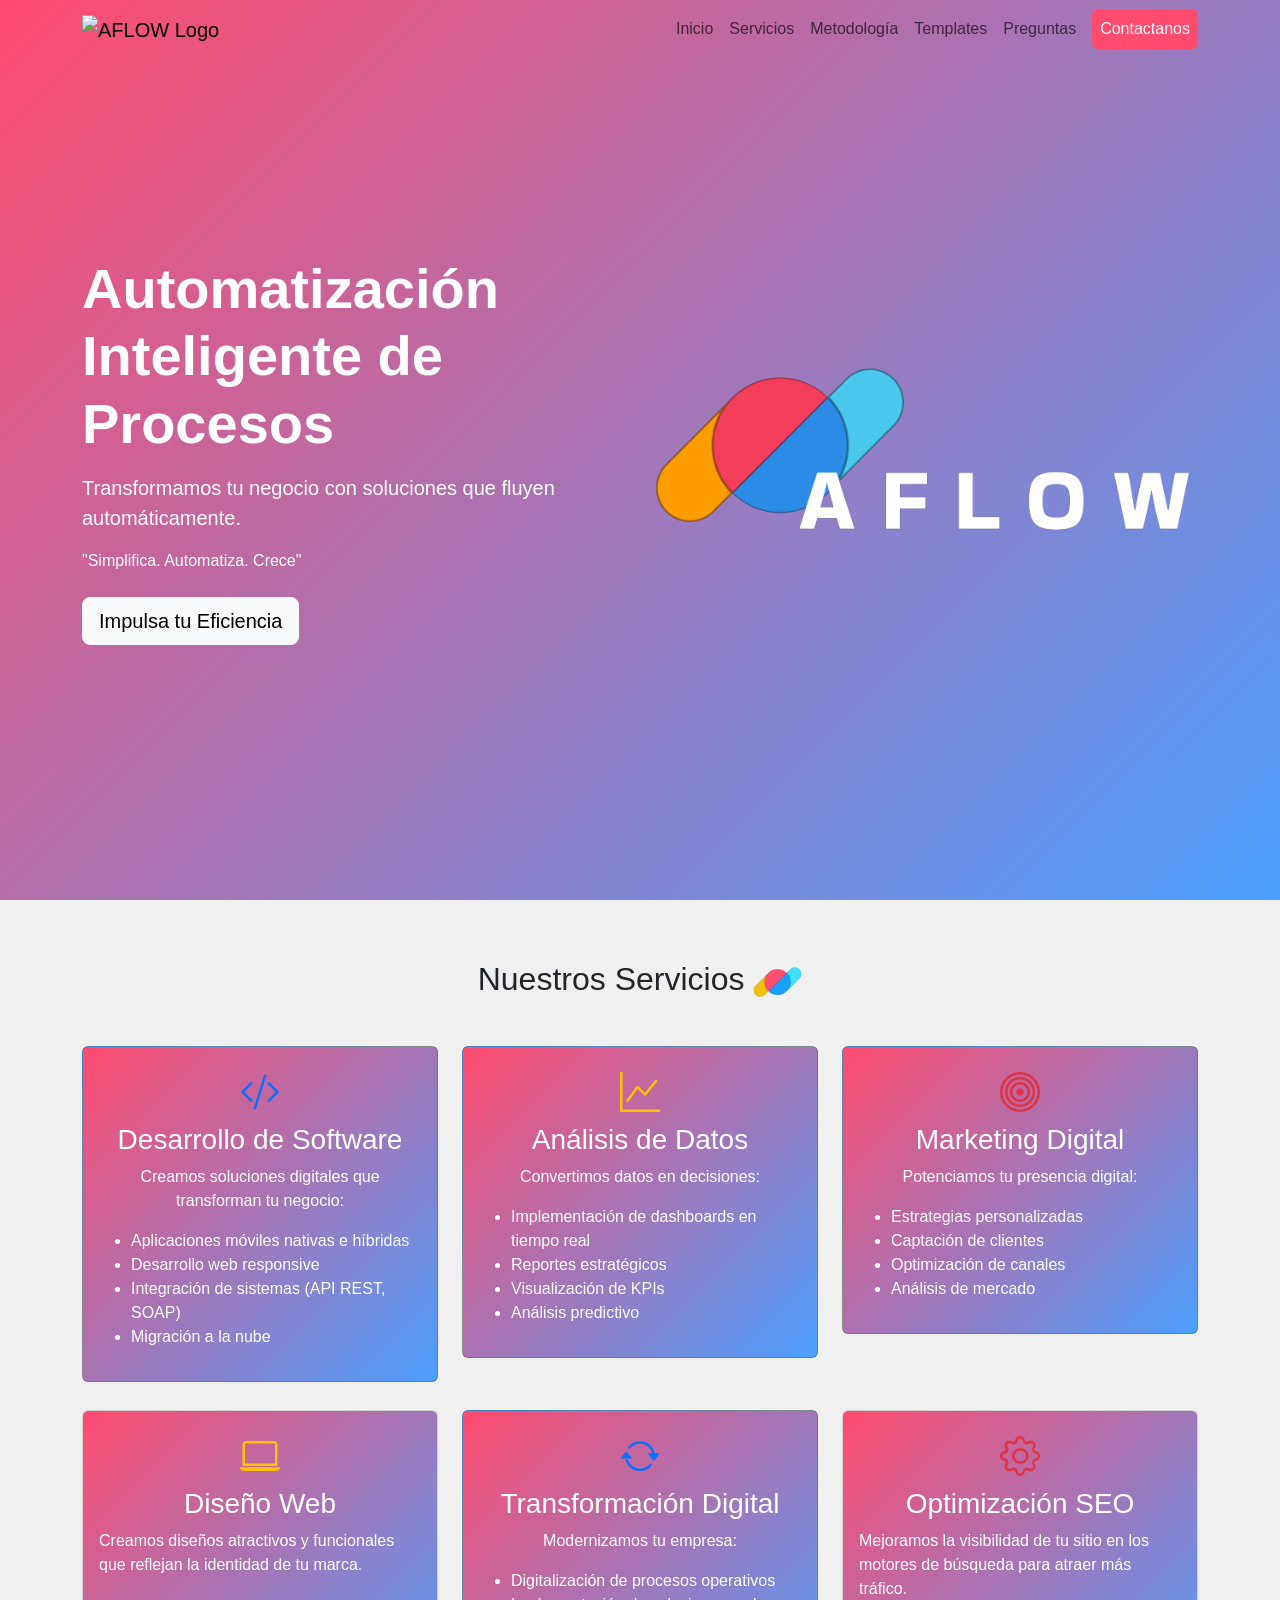
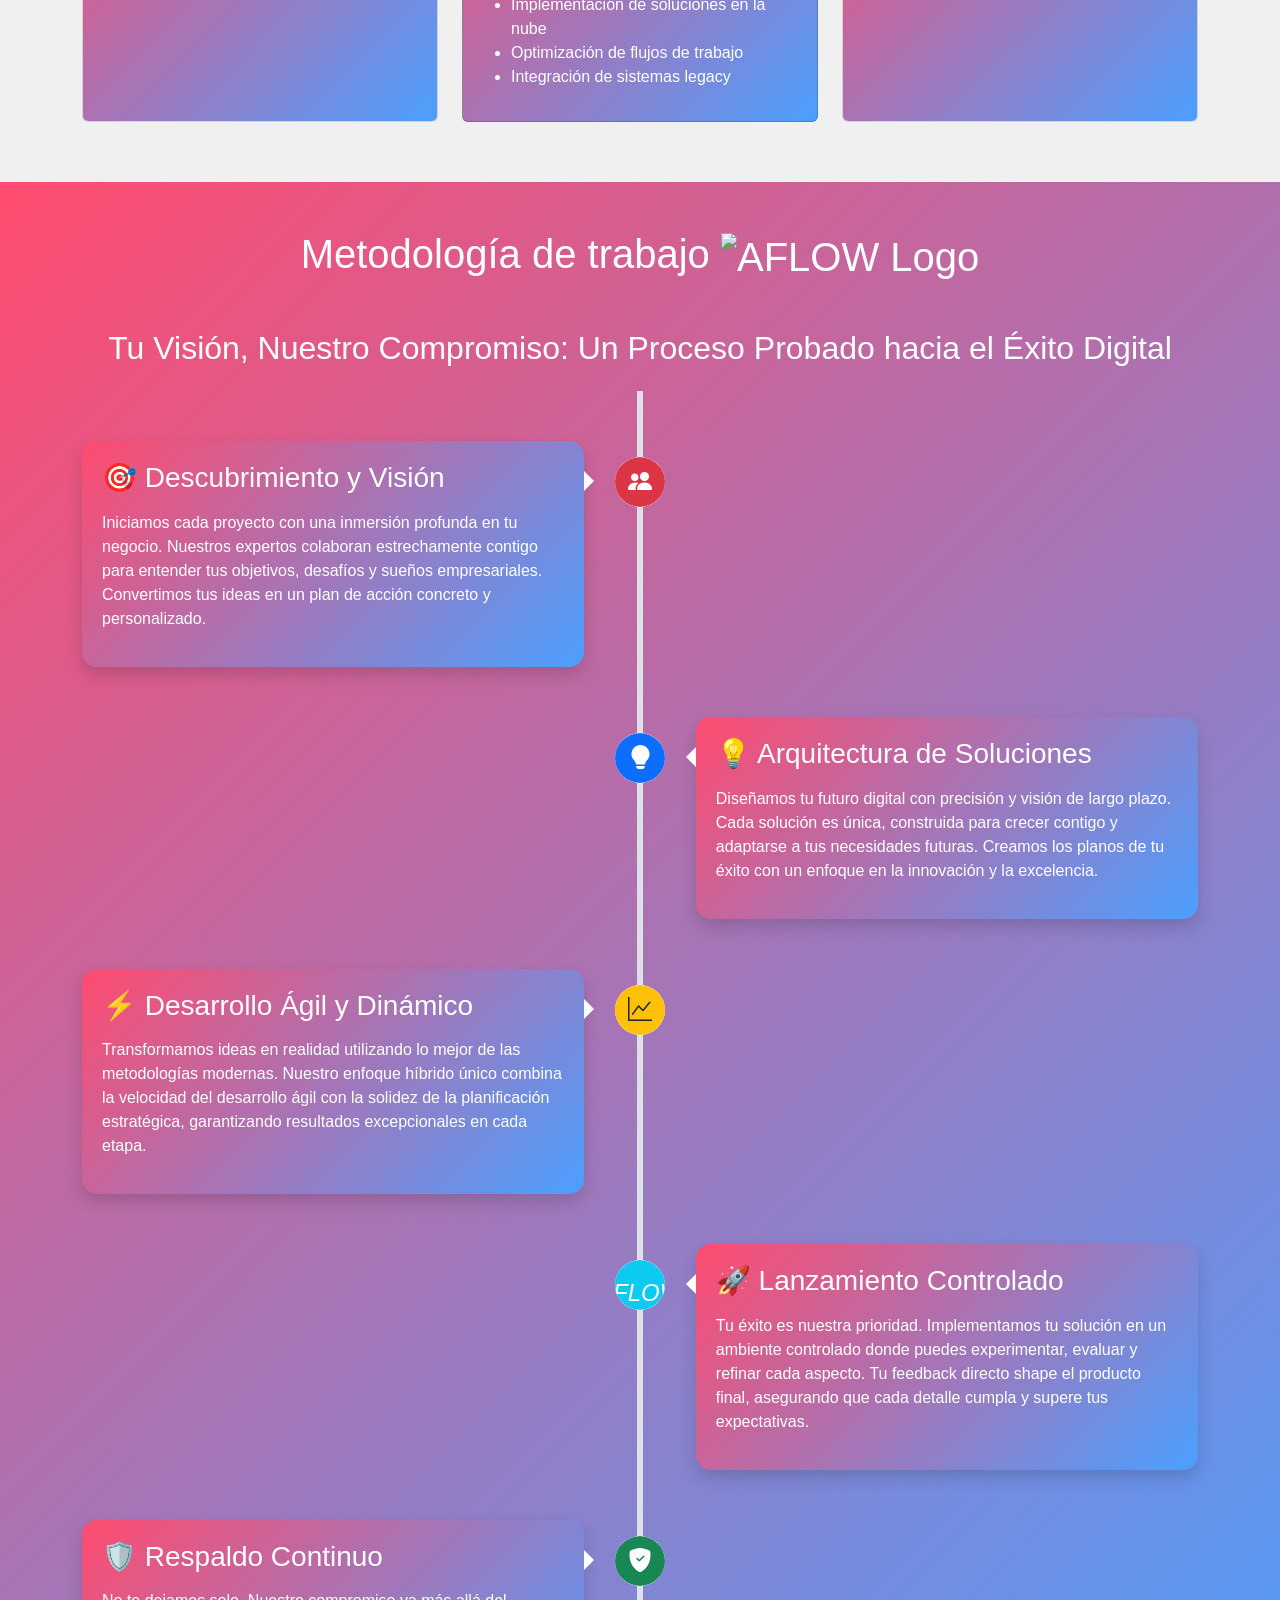
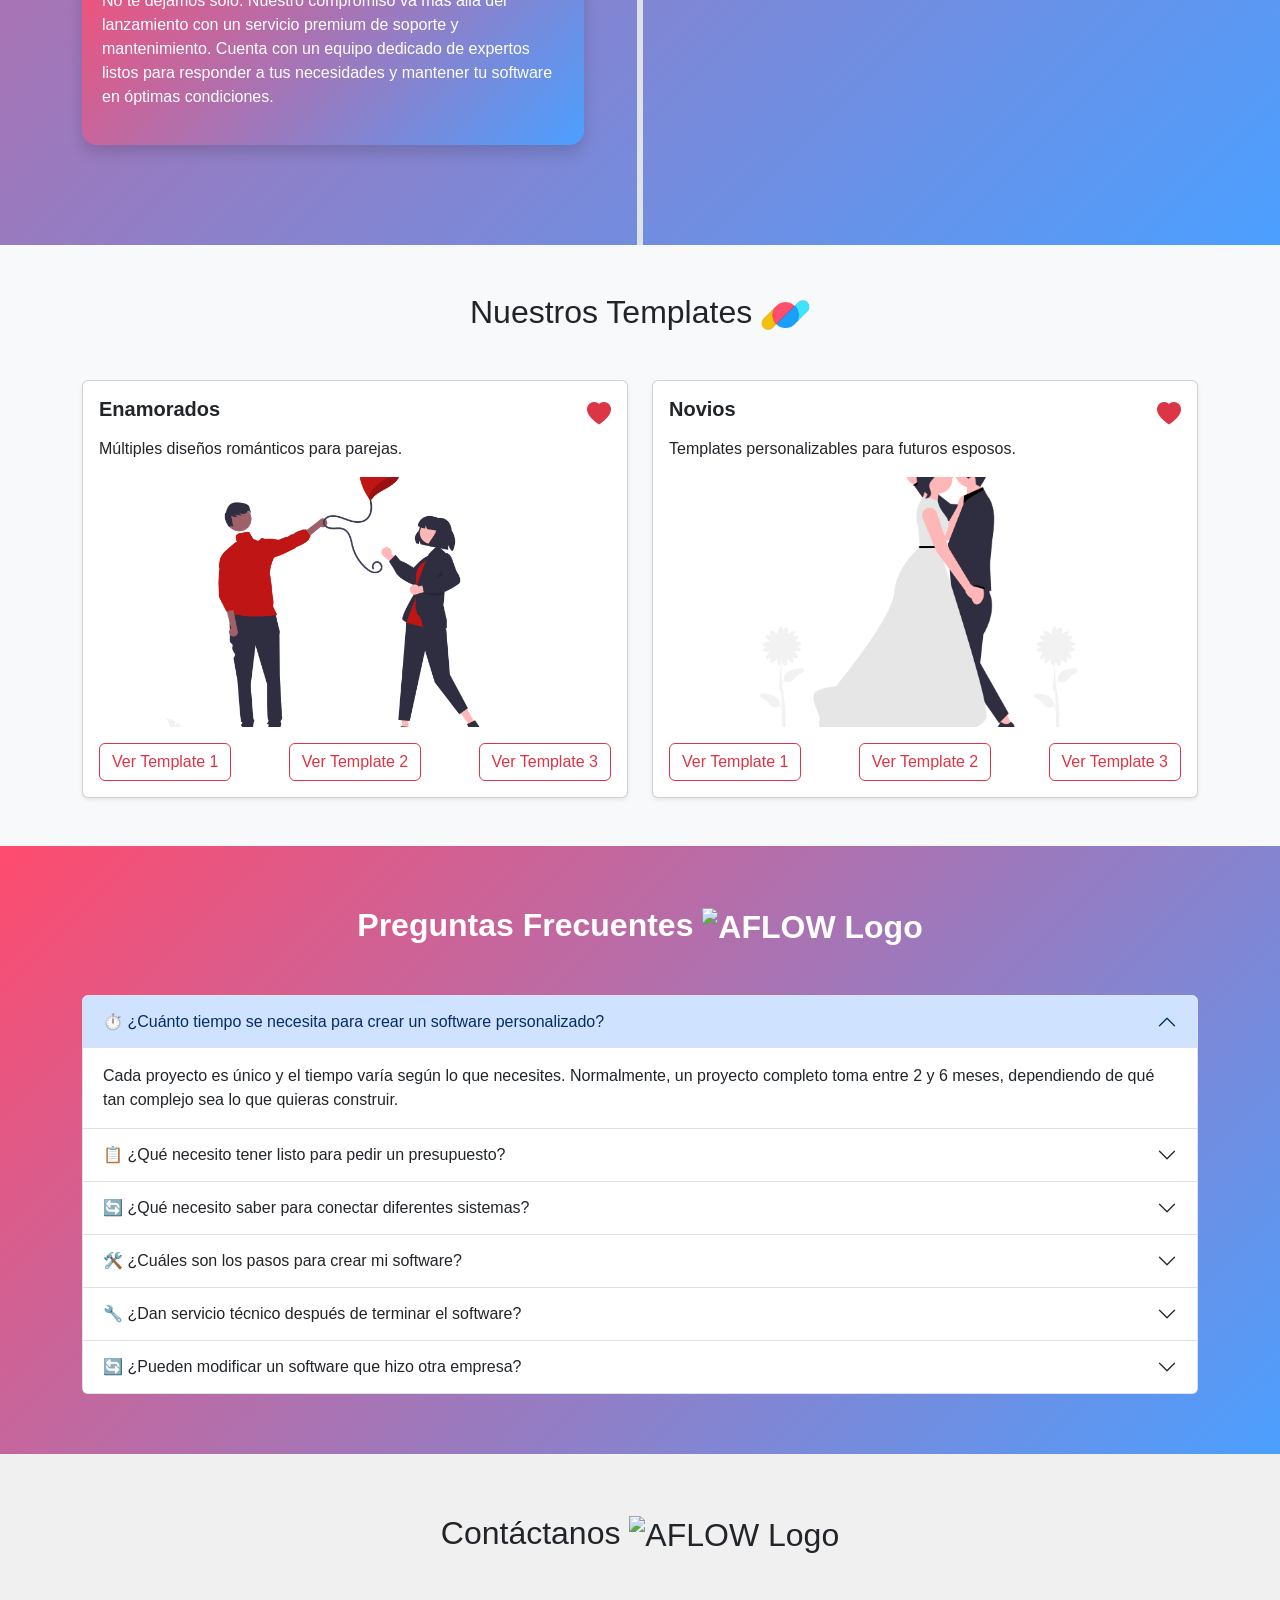
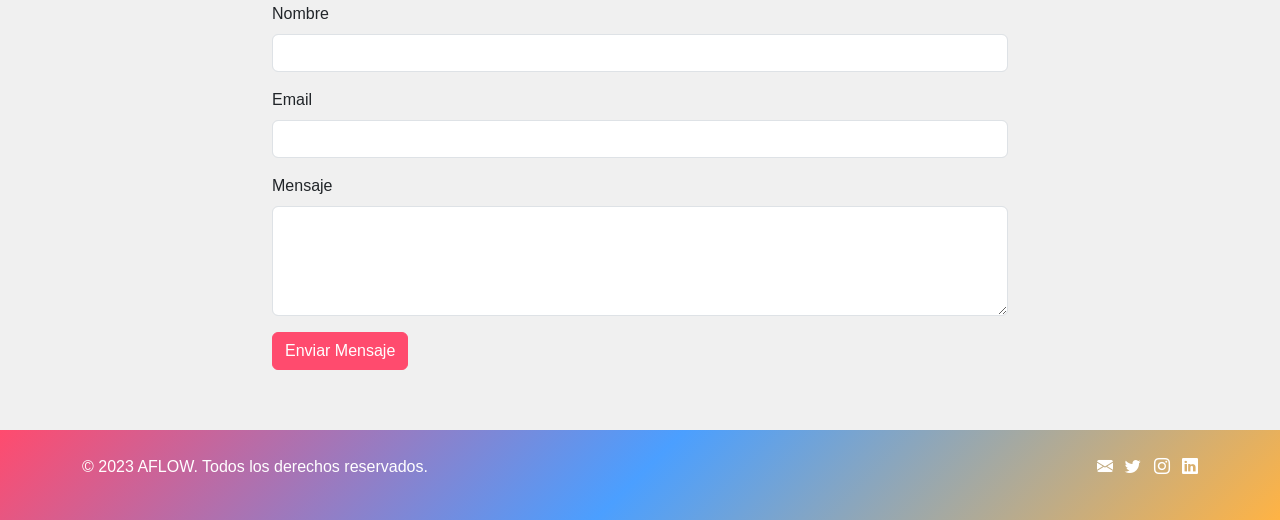
==== commit 6f0cd106: "init" ====
--- a/index.html
+++ b/index.html
@@ -1,228 +1,789 @@
 <!DOCTYPE html>
 <html lang="es">
-
 <head>
-   
     <meta charset="UTF-8">
-    <meta name="viewport" content="width=device-width, initial-scale=1, shrink-to-fit=no">
-    <meta name="theme-color" content="#083756" />
-
-    <meta name="description" content="Pagina de Multiples servicios en el rubro de la contruccion" />
-    <meta name="keywords" content="Electricidad,electricidad,work,service,ariel,instalacion,electrica"/>
-    <meta name="robots" content="index,follow" />
-    <meta name="title" content="Work Service" />
+    <meta name="viewport" content="width=device-width, initial-scale=1.0">
+    <!-- Added more descriptive title -->
+    <title>AFLOW - Desarrollo Web Profesional y Soluciones Digitales</title>
+    <link rel="icon" href="style/img/aflow/LogoSinFondoTexto.ico" type="image/x-icon">
+    <!-- Added meta description for SEO -->
+    <meta name="description" content="AFLOW ofrece servicios de desarrollo web profesional, diseño de software y soluciones digitales para impulsar tu negocio en línea.">
+    <!-- Added keywords meta tag for SEO -->
+    <meta name="keywords" content="desarrollo web, diseño de software, marketing digital, SEO, transformación digital">
+    <!-- Added canonical URL to prevent duplicate content issues -->
+    <link rel="canonical" href="https://www.aflow.com/">
+    <!-- Added Open Graph tags for better social media sharing -->
+    <meta property="og:title" content="AFLOW - Desarrollo Web Profesional y Soluciones Digitales">
+    <meta property="og:description" content="Servicios de desarrollo web profesional, diseño de software y soluciones digitales para impulsar tu negocio en línea.">
+    <meta property="og:image" content="https://www.aflow.com/og-image.jpg">
+    <meta property="og:url" content="https://www.aflow.com/">
+    <meta property="og:type" content="website">
+    <!-- Added Twitter Card tags for better Twitter sharing -->
+    <meta name="twitter:card" content="summary_large_image">
+    <meta name="twitter:title" content="AFLOW - Desarrollo Web Profesional y Soluciones Digitales">
+    <meta name="twitter:description" content="Servicios de desarrollo web profesional, diseño de software y soluciones digitales para impulsar tu negocio en línea.">
+    <meta name="twitter:image" content="https://www.aflow.com/twitter-image.jpg">
+    <link href="https://cdn.jsdelivr.net/npm/bootstrap@5.3.0-alpha1/dist/css/bootstrap.min.css" rel="stylesheet">
+    <link href="https://cdn.jsdelivr.net/npm/bootstrap-icons@1.7.2/font/bootstrap-icons.css" rel="stylesheet">
+    <style>
+          :root {
+            --primary: #FF4B6E;
+            --secondary: #4B9FFF;
+            --accent: #FFB344;
+            --dark: #2A2A2A;
+            --light: #F8F9FA;
+            --text-dark: #212529;
+            --text-light: #FFFFFF;
+            --bg-gray: #f0f0f0;
+            --bg-cream: #fff8e1;
+        }
+
+        body {
+            font-family: -apple-system, BlinkMacSystemFont, 'Segoe UI', Roboto, Oxygen, Ubuntu, Cantarell, 'Open Sans', 'Helvetica Neue', sans-serif;
+            color: var(--text-dark);
+            background-color: var(--light);
+        }
+
+        .navbar {
+            transition: background-color 0.3s ease;
+        }
+
+        .navbar.scrolled {
+            background-color: var(--light) !important;
+            box-shadow: 0 2px 4px rgba(0,0,0,.1);
+        }
+
+        @keyframes gradientAnimation {
+            0% {
+                background-position: 0% 50%;
+            }
+            50% {
+                background-position: 100% 50%;
+            }
+            100% {
+                background-position: 0% 50%;
+            }
+        }
+
+        .bg-gradient-animated {
+            background: linear-gradient(135deg, var(--primary), var(--secondary), var(--accent));
+            background-size: 200% 200%;
+            animation: gradientAnimation 15s ease infinite;
+            color: var(--text-light);
+        }
+        .bg-gradient-animated-card {
+            background: linear-gradient(135deg, var(--primary), var(--secondary), var(--accent));
+            background-size: 200% 200%;
+            animation: gradientAnimation 40s ease infinite;
+            color: var(--text-light);
+        }
+        .hero {
+            background: linear-gradient(135deg, var(--primary), var(--secondary), var(--accent));
+            min-height: 100vh;
+            display: flex;
+            align-items: center;
+            background-size: 200% 200%;
+            animation: gradientAnimation 10s ease infinite;
+            color: var(--text-light);
+        }
+
+        .heroFooter {
+            background: linear-gradient(135deg, var(--primary), var(--secondary), var(--accent));
+            min-height: 10vh;
+            display: flex;
+            align-items: center;
+            color: var(--text-light);
+        }
+
+        .btn-primary {
+            background-color: var(--primary);
+            border-color: var(--primary);
+        }
+
+        .btn-primary:hover {
+            background-color: #e0435e;
+            border-color: #e0435e;
+        }
+
+        .section-templates {
+            background: linear-gradient(to bottom, #e6f2ff, #ffffff);
+            padding: 4rem 0;
+        }
+        .card {
+            transition: all 0.3s ease;
+            overflow: hidden;
+        }
+        .card:hover {
+            transform: translateY(-5px);
+            box-shadow: 0 10px 20px rgba(0,0,0,0.1);
+        }
+        .shadow:hover {
+            transform: translateY(-5px);
+            box-shadow: 0 10px 20px rgba(0,0,0,0.1);
+        }
+        .card-img-top {
+            height: 250px;
+            object-fit: cover;
+        }
+        .heart-icon {
+            position: absolute;
+            top: 15px;
+            right: 15px;
+            color: #dc3545;
+            font-size: 1.5rem;
+        }
+        .btn-option {
+            transition: all 0.2s ease;
+        }
+        .btn-option:hover {
+            transform: scale(1.05);
+        }
+        .service-icon {
+            font-size: 2.5rem;
+            margin-bottom: 1rem;
+        }
+
+        .template-preview {
+            border-radius: 10px;
+            overflow: hidden;
+            box-shadow: 0 4px 10px rgba(0,0,0,.1);
+        }
+
+        footer {
+            background-color: var(--dark);
+            color: var(--text-light);
+        }
+
+        .section-padding {
+            padding: 60px 0;
+        }
+
+        .text-center {
+            text-align: center;
+        }
+
+        .mb-5 {
+            margin-bottom: 3rem;
+        }
+
+        .mb-4 {
+            margin-bottom: 1.5rem;
+        }
+
+        .mb-3 {
+            margin-bottom: 1rem;
+        }
+
+        .py-5 {
+            padding-top: 3rem;
+            padding-bottom: 3rem;
+        }
+
+        .py-4 {
+            padding-top: 2rem;
+            padding-bottom: 2rem;
+        }
+
+        .container {
+            max-width: 1140px;
+        }
+
+        /* New styles for the heart icon */
+        .heart-icon {
+            position: absolute;
+            top: 10px;
+            right: 10px;
+            color: red;
+            font-size: 1.5rem;
+            transition: transform 0.3s ease;
+        }
+
+        .card:hover .heart-icon {
+            transform: scale(1.2);
+        }
+
+        /* New styles for the card button */
+        .card .btn-template {
+            background-color: var(--accent);
+            border-color: var(--accent);
+            color: var(--text-light);
+        }
+
+        .card .btn-template:hover {
+            background-color: #e0a33b;
+            border-color: #e0a33b;
+        }
+
+        /* Background colors for sections */
+        .bg-gray {
+            background-color: var(--bg-gray);
+        }
+
+        .bg-cream {
+            background-color: var(--bg-cream);
+        }
+
+        .hover-scale {
+  transition: transform 0.3s ease-in-out;
+}
+
+.hover-scale:hover {
+  transform: scale(1.05);
+}
+
+.btn-danger {
+  background-color: #ff4d6d;
+  border-color: #ff4d6d;
+}
+
+.btn-danger:hover {
+  background-color: #ff3c5c;
+  border-color: #ff3c5c;
+}
+
+
+    </style>
+ <style>
+    .timeline {
+        position: relative;
+        padding: 50px 0;
+    }
+    .timeline::before {
+        content: '';
+        position: absolute;
+        width: 6px;
+        background-color: #dee2e6;
+        top: 0;
+        bottom: 0;
+        left: 50%;
+        margin-left: -3px;
+    }
+    .timeline-item {
+        margin-bottom: 50px;
+        position: relative;
+    }
+    .timeline-item::after {
+        content: '';
+        display: table;
+        clear: both;
+    }
+    .timeline-content {
+        width: 45%;
+        padding: 20px;
+        position: relative;
+        border-radius: 15px;
+    }
+    .timeline-content::after {
+        content: '';
+        position: absolute;
+        border-style: solid;
+        width: 0;
+        height: 0;
+        top: 30px;
+        border-width: 10px;
+    }
+    .left {
+        left: 0;
+    }
+    .right {
+        left: 55%;
+    }
+    .left::after {
+        border-color: transparent transparent transparent #fff;
+        right: -20px;
+    }
+    .right::after {
+        border-color: transparent #fff transparent transparent;
+        left: -20px;
+    }
+    .timeline-icon {
+        width: 50px;
+        height: 50px;
+        position: absolute;
+        top: 16px;
+        left: 50%;
+        overflow: hidden;
+        margin-left: -25px;
+        background-color: #fff;
+        border-radius: 50%;
+        display: flex;
+        align-items: center;
+        justify-content: center;
+        font-size: 24px;
+    }
+    .leaf {
+        position: relative;
+        width: 100%;
+        height: 100%;
+        border-radius: 50% 0;
+        transform: rotate(45deg);
+        display: flex;
+        align-items: center;
+        justify-content: center;
+    }
+    .leaf-content {
+        transform: rotate(-45deg);
+        text-align: center;
+    }
+    .bg-red { background-color: #dc3545; }
+    .bg-blue { background-color: #0d6efd; }
+    .bg-yellow { background-color: #ffc107; }
+    .bg-light-blue { background-color: #0dcaf0; }
+    .bg-green { background-color: #198754; }
+    @media (max-width: 767px) {
+        .timeline::before {
+            left: 20px;
+        }
+        .timeline-content {
+            width: calc(100% - 70px);
+            margin-left: 70px;
+        }
+        .timeline-item:nth-child(even) .timeline-content {
+            margin-left: 70px;
+        }
+        .left::after, .right::after {
+            left: -20px;
+            border-color: transparent #fff transparent transparent;
+        }
+        .timeline-icon {
+            left: 15px;
+        }
+        .right {
+            left: 0 !important;
+        }
+    }
+</style>
     
-    <meta property="og:locale" content="es_LA" />
-    
-    <!--<meta property="og:image:secure_url" itemprop="image"  content="https://jmardones96.github.io/img/mini_logo.png" />
-    <meta property="og:image:width" content="300" />
-    <meta property="og:image:height" content="300" />
-    <meta property="og:updated_time" content="999999999" />-->
-    
-    <meta property="og:url" content="https://jmardones96.github.io/">
-    <meta property="og:site_name" content="WorkService">
-    <meta property="og:title" content="Work Service">
-    <meta property="og:description" content="Pagina de Multiples servicios en el rubro de la contruccion.">
-    <meta property="og:image" content="https://encrypted-tbn0.gstatic.com/images?q=tbn%3AANd9GcT1eTJo3i7eM4kdn6j4w_DE9-j2NqaH0cpxxk5rVVIy4TUkP_jg&usqp=CAU">
-    <meta property="og:image:type" content="image/png">
-    <meta property="og:image:width" content="1200">
-    <meta property="og:image:height" content="1200">
-    <meta property="og:image" content="https://encrypted-tbn0.gstatic.com/images?q=tbn%3AANd9GcT1eTJo3i7eM4kdn6j4w_DE9-j2NqaH0cpxxk5rVVIy4TUkP_jg&usqp=CAU">
-    <meta property="og:image:type" content="image/png">
-    <meta property="og:image:width" content="1200">
-    <meta property="og:image:height" content="620">
-    <meta property="og:image" content="https://encrypted-tbn0.gstatic.com/images?q=tbn%3AANd9GcT1eTJo3i7eM4kdn6j4w_DE9-j2NqaH0cpxxk5rVVIy4TUkP_jg&usqp=CAU">
-    <meta property="og:image:type" content="image/png">
-    <meta property="og:image:width" content="1200">
-    <meta property="og:image:height" content="620">
-
-
-
-
-
-    <meta property='fb:admins' content='FB-AppID'/>
-    
-    <meta name="twitter:card" content="summary"/>
-    <meta name="twitter:description" content="Pagina de Multiples servicios en el rubro de la contruccion"/>
-    <meta name="twitter:title" content="Work Service"/>
-    <meta name="twitter:site" content="@joaquin19966"/>
-    <meta name="twitter:creator" content="@joaquin19966"/>
-    <meta name="twitter:image:src" content="https://jmardones96.github.io/img/mini_logo.png">
-
-    
-    <!-- Bootstrap CSS -->
-    <link rel="stylesheet" href="https://stackpath.bootstrapcdn.com/bootstrap/4.4.1/css/bootstrap.min.css"
-        integrity="sha384-Vkoo8x4CGsO3+Hhxv8T/Q5PaXtkKtu6ug5TOeNV6gBiFeWPGFN9MuhOf23Q9Ifjh" crossorigin="anonymous">
-
-    <title>Work Service</title>
-    <link rel="shortcut icon" href="img/mini_logo.ico">
-    <link rel="stylesheet" href="css/estilos.css">
-    <link rel="stylesheet" href="css/animations.css">
-    <link rel="stylesheet" href="css/efect.css">
 </head>
-
 <body>
-
-    <!--Nav-->
-    <nav class="navbar navbar-expand-lg navbar-dark bg-dark fixed-top " style="background-color: black !important;">
-        <img src="img/mini_logo.png" alt="">
-        <a class="navbar-brand texto_nav" href="index.html">Work Service </a>
-
-        <button class="navbar-toggler" type="button" data-toggle="collapse" data-target="#navbarText"
-            aria-controls="navbarText" aria-expanded="false" aria-label="Toggle navigation">
-            <span class="navbar-toggler-icon"></span>
-        </button>
-
-        <div class="collapse navbar-collapse " id="navbarText">
-            <ul class="navbar-nav mr-auto">
-                <li class="nav-item">
-                    <a class="texto_nav" href="Quienes_Somos.html">Quienes Somos</a>
-                </li>
-                <li class="nav-item">
-                    <a class="texto_nav" href="Servicios.html">Servicios</a>
-                </li>
-                <li class="nav-item">
-                    <a class="texto_nav" href="Contacto.html">Contacto</a>
-                </li>
-            
-            </ul>
+    <nav class="navbar navbar-expand-lg navbar-light bg-transparent fixed-top">
+        <div class="container">
+            <a class="navbar-brand" href="#">
+                <img src="https://hebbkx1anhila5yf.public.blob.vercel-storage.com/logoPage-taPp0oYK41vwS0yUsqzGeD8DLzwaWS.png" alt="AFLOW Logo" height="30">
+            </a>
+            <button class="navbar-toggler" type="button" data-bs-toggle="collapse" data-bs-target="#navbarNav" aria-controls="navbarNav" aria-expanded="false" aria-label="Toggle navigation">
+                <span class="navbar-toggler-icon"></span>
+            </button>
+            <div class="collapse navbar-collapse" id="navbarNav">
+                <ul class="navbar-nav ms-auto">
+                    <li class="nav-item">
+                        <a class="nav-link" href="#inicio">Inicio</a>
+                    </li>
+                    <li class="nav-item">
+                        <a class="nav-link" href="#servicios">Servicios</a>
+                    </li>
+                    <li class="nav-item">
+                        <a class="nav-link" href="#linetime">Metodología</a>
+                    </li>
+                    <li class="nav-item">
+                        <a class="nav-link" href="#templates">Templates</a>
+                    </li>
+                    <li class="nav-item">
+                        <a class="nav-link" href="#preguntasFrecuentes">Preguntas</a>
+                    </li>
+                    <li class="nav-item">
+                        <a class="nav-link btn btn-primary text-white ms-2" href="#contacto">Contactanos</a>
+                    </li>
+                </ul>
+            </div>
         </div>
     </nav>
-    <!--Nav-->
-
-    <br>
-    <br>
-    <!--Titulo-->
-    <div class="container-fluid  fadeIn ">
-        <div class="text_titulo Titulo_principal_luz_interno">
-            <span class="Titulo_principal_luz ">Work Service</span>
-            <h1 class="">Tu Empresa de confianza</h4>
-                <hr>
+
+    <section id="inicio" class="hero">
+        <div class="container">
+            <div class="row align-items-center">
+                <div class="col-lg-6">
+                    <h1 class="display-4 fw-bold mb-3">Automatización Inteligente de Procesos                    </h1>
+                    <p class="lead ">Transformamos tu negocio con soluciones que fluyen automáticamente.</p>
+                    <p class="mb-4">"Simplifica. Automatiza. Crece"</p>
+                    <a href="#contacto" class="btn btn-light btn-lg">Impulsa tu Eficiencia</a>
+                </div>
+                <div class="col-lg-6">
+                    <img src="style/img/aflow/LogoLetrasBlanca.png" alt="Profesional usando laptop" class="img-fluid rounded " style="max-height: 900px; max-width: 100%;" type="image/svg+xml">
+                </div>
+            </div>
         </div>
-    </div>
-    <!--Titulo-->
-
-    <div class="container-fluid fadeInUp">
-        <div class="row">
-            <!--Seccion de imagenes-->
-            <div class="col-xs-hidden col-lg-1"></div>
-
-            <div class=" col-12 col-lg-6  text-center">
-                <div class="estilo_carosel">
-                    <div id="carouselExampleIndicators" class="carousel slide" data-ride="carousel">
-                        <ol class="carousel-indicators">
-                            <li data-target="#carouselExampleIndicators" data-slide-to="0" class="active"></li>
-                            <li data-target="#carouselExampleIndicators" data-slide-to="1"></li>
-                            <li data-target="#carouselExampleIndicators" data-slide-to="2"></li>
-                        </ol>
-                        <div class="carousel-inner text-center">
-                            <div class="carousel-item active text-center">
-                                <img class="d-block w-100 img-responsive" src="img/1.jpg" alt="First slide">
+    </section>
+
+    <section id="servicios" class="section-padding bg-gray" loading="lazy">
+        <div class="container">
+            <h2 class="text-center mb-5">Nuestros Servicios
+                <img src="style/img/aflow/LogoSinFondoTexto.png" alt="AFLOW Logo" height="30">
+            </h2>
+            <div class="row g-4 ">
+                <div class="col-md-4">
+                    <div class="card service-card bg-gradient-animated">
+                        <div class="card-body text-center">
+                            <i class="bi bi-code-slash service-icon text-primary"></i>
+                            <h3 class="card-title">Desarrollo de Software</h3>
+                            <p class="card-text">Creamos soluciones digitales que transforman tu negocio:</p>
+                            <ul class="text-start">
+                                <li>Aplicaciones móviles nativas e híbridas</li>
+                                <li>Desarrollo web responsive</li>
+                                <li>Integración de sistemas (API REST, SOAP)</li>
+                                <li>Migración a la nube</li>
+                            </ul>
+                        </div>
+                    </div>
+                </div>
+                <div class="col-md-4">
+                    <div class="card service-card bg-gradient-animated-card">
+                        <div class="card-body text-center">
+                            <i class="bi bi-graph-up service-icon text-warning"></i>
+                            <h3 class="card-title">Análisis de Datos</h3>
+                            <p class="card-text">Convertimos datos en decisiones:</p>
+                            <ul class="text-start">
+                                <li>Implementación de dashboards en tiempo real</li>
+                                <li>Reportes estratégicos</li>
+                                <li>Visualización de KPIs</li>
+                                <li>Análisis predictivo</li>
+                            </ul>
+                        </div>
+                    </div>
+                </div>
+                <div class="col-md-4">
+                    <div class="card service-card bg-gradient-animated">
+                        <div class="card-body text-center">
+                            <i class="bi bi-bullseye service-icon text-danger"></i>
+                            <h3 class="card-title">Marketing Digital</h3>
+                            <p class="card-text">Potenciamos tu presencia digital:</p>
+                            <ul class="text-start">
+                                <li>Estrategias personalizadas</li>
+                                <li>Captación de clientes</li>
+                                <li>Optimización de canales</li>
+                                <li>Análisis de mercado</li>
+                            </ul>
+                        </div>
+                    </div>
+                </div>
+            </div>
+            <div class="row g-4 mt-1">
+                <div class="col-md-4">
+                    <div class="card h-100">
+                        <div class="card-body text-center bg-gradient-animated-card">
+                            <i class="bi bi-laptop service-icon text-warning"></i>
+                            <h3 class="card-title">Diseño Web</h3>
+                            <p class="card-text text-start">Creamos diseños atractivos y funcionales que reflejan la identidad de tu marca.</p>
+                        </div>
+                    </div>
+                </div>
+                <div class="col-md-4">
+                    <div class="card service-card bg-gradient-animated">
+                        <div class="card-body text-center">
+                            <i class="bi bi-arrow-repeat service-icon text-primary"></i>
+                            <h3 class="card-title">Transformación Digital</h3>
+                            <p class="card-text">Modernizamos tu empresa:</p>
+                            <ul class="text-start">
+                                <li>Digitalización de procesos operativos</li>
+                                <li>Implementación de soluciones en la nube</li>
+                                <li>Optimización de flujos de trabajo</li>
+                                <li>Integración de sistemas legacy</li>
+                            </ul>
+                        </div>
+                    </div>
+                </div>
+                <div class="col-md-4">
+                    <div class="card h-100">
+                        <div class="card-body text-center bg-gradient-animated-card">
+                            <i class="bi bi-gear service-icon text-danger"></i>
+                            <h3 class="card-title">Optimización SEO</h3>
+                            <p class="card-text text-start">Mejoramos la visibilidad de tu sitio en los motores de búsqueda para atraer más tráfico.</p>
+                        </div>
+                    </div>
+                </div>               
+            </div>
+
+        </div>
+    </section>
+
+
+    <section id="linetime" class="hero">
+        <div class="container mt-5">
+            <h1 class="text-center mb-5">Metodología de trabajo <img src="https://hebbkx1anhila5yf.public.blob.vercel-storage.com/logoPage-taPp0oYK41vwS0yUsqzGeD8DLzwaWS.png" alt="AFLOW Logo" height="30"></h1>
+            <h2 class="text-center mb-4">Tu Visión, Nuestro Compromiso: Un Proceso Probado hacia el Éxito Digital</h2>
+            
+            <div class="timeline">
+                <div class="timeline-item">
+                    <div class="timeline-icon">
+                        <div class="leaf bg-red">
+                            <div class="leaf-content text-white">
+                                <i class="bi bi-people-fill"></i>
                             </div>
-                            <div class="carousel-item">
-                                <img class="d-block w-100 img-responsive" src="img/2.jpg" alt="Second slide">
+                        </div>
+                    </div>
+                    <div class="timeline-content left bg-gradient-animated-card shadow">
+                        <h3 class="mb-3">🎯 Descubrimiento y Visión</h3>
+                        <p>Iniciamos cada proyecto con una inmersión profunda en tu negocio. Nuestros expertos colaboran estrechamente contigo para entender tus objetivos, desafíos y sueños empresariales. Convertimos tus ideas en un plan de acción concreto y personalizado.</p>
+                    </div>
+                </div>
+    
+                <div class="timeline-item">
+                    <div class="timeline-icon">
+                        <div class="leaf bg-blue">
+                            <div class="leaf-content text-white">
+                                <i class="bi bi-lightbulb-fill"></i>
                             </div>
-                            <div class="carousel-item">
-                                <img class="d-block w-100 img-responsive" src="img/3.jpg" alt="Third slide">
+                        </div>
+                    </div>
+                    <div class="timeline-content right bg-gradient-animated-card shadow">
+                        <h3 class="mb-3">💡 Arquitectura de Soluciones</h3>
+                        <p>Diseñamos tu futuro digital con precisión y visión de largo plazo. Cada solución es única, construida para crecer contigo y adaptarse a tus necesidades futuras. Creamos los planos de tu éxito con un enfoque en la innovación y la excelencia.</p>
+                    </div>
+                </div>
+    
+                <div class="timeline-item">
+                    <div class="timeline-icon">
+                        <div class="leaf bg-yellow">
+                            <div class="leaf-content text-dark">
+                                <i class="bi bi-graph-up"></i>
                             </div>
                         </div>
-                        <a class="carousel-control-prev" href="#carouselExampleIndicators" role="button"
-                            data-slide="prev">
-                            <span class="carousel-control-prev-icon" aria-hidden="true"></span>
-                            <span class="sr-only">Previous</span>
-                        </a>
-                        <a class="carousel-control-next" href="#carouselExampleIndicators" role="button"
-                            data-slide="next">
-                            <span class="carousel-control-next-icon" aria-hidden="true"></span>
-                            <span class="sr-only">Next</span>
-                        </a>
-                    </div>
-
-
-                </div>
-                <!--Seccion de imagenes-->
-            </div>
-            <!--Texto de Empresa-->
-            <div class=" col-12  col-lg-5 text-center">
-                <br> <br>
-                <h3>Titulo</h3>
-                <div class="row text_motivado">
-                    <div class="col-xs-12 col-sm-12 text-center">
-                        <p class="parrafo_motivador">Ofrecemos servicios de emergencias e instalaciones eléctricas de
-                            acuerdo a la normativa vigente, las
-                            24 horas del día. Contamos con un equipo de técnicos Electricistas especializados SEC, que
-                            con
-                            su
-                            experiencia y profesionalismo entregaran un servicio de seguridad, y calidad para todos
-                            nuestros
-                            clientes.
-                            Ofrecemos servicios de emergencias e instalaciones eléctricas de acuerdo a la normativa
-                            vigente,
-                            las
-                            24 horas del día. Contamos con un equipo de técnicos Electricistas especializados SEC, que
-                            con
-                            su
-                            experiencia y profesionalismo entregaran un servicio de seguridad, y calidad para todos
-                            nuestros
-                            clientes.</p>
-                    </div>
-                  <!--  <div class="col-xs-12 col-sm-6">
-
-                        <p class="parrafo_motivador"> Contamos con servicios a domicilio, condominios y todo tipo de
-                            empresas, ofreciendo soluciones
-                            eléctricas integrales y de calidad para todos nuestros clientes.
-                            Contamos con servicios a todas las comunas de Santiago.
-                            Llámenos: +00000000
-                            Contamos con servicios a domicilio, condominios y todo tipo de empresas, ofreciendo
-                            soluciones
-                            eléctricas integrales y de calidad para todos nuestros clientes.
-                            Contamos con servicios a todas las comunas de Santiago.
-                            Llámenos: +00000000</p>
-                    </div>-->
-                </div>
-            </div>
-
+                    </div>
+                    <div class="timeline-content left bg-gradient-animated-card shadow">
+                        <h3 class="mb-3">⚡ Desarrollo Ágil y Dinámico</h3>
+                        <p>Transformamos ideas en realidad utilizando lo mejor de las metodologías modernas. Nuestro enfoque híbrido único combina la velocidad del desarrollo ágil con la solidez de la planificación estratégica, garantizando resultados excepcionales en cada etapa.</p>
+                    </div>
+                </div>
+    
+                <div class="timeline-item">
+                    <div class="timeline-icon">
+                        <div class="leaf bg-light-blue">
+                            <div class="leaf-content text-white">
+                                <i class="bi bi-rocket-takeoff-fill"><img src="https://hebbkx1anhila5yf.public.blob.vercel-storage.com/logoPage-taPp0oYK41vwS0yUsqzGeD8DLzwaWS.png" alt="AFLOW Logo" height="15"></i>
+                            </div>
+                        </div>
+                    </div>
+                    <div class="timeline-content right bg-gradient-animated-card shadow">
+                        <h3 class="mb-3">🚀 Lanzamiento Controlado</h3>
+                        <p>Tu éxito es nuestra prioridad. Implementamos tu solución en un ambiente controlado donde puedes experimentar, evaluar y refinar cada aspecto. Tu feedback directo shape el producto final, asegurando que cada detalle cumpla y supere tus expectativas.</p>
+                    </div>
+                </div>
+    
+                <div class="timeline-item">
+                    <div class="timeline-icon">
+                        <div class="leaf bg-green">
+                            <div class="leaf-content text-white">
+                                <i class="bi bi-shield-fill-check"></i>
+                            </div>
+                        </div>
+                    </div>
+                    <div class="timeline-content left bg-gradient-animated-card shadow">
+                        <h3 class="mb-3">🛡️ Respaldo Continuo</h3>
+                        <p>No te dejamos solo. Nuestro compromiso va más allá del lanzamiento con un servicio premium de soporte y mantenimiento. Cuenta con un equipo dedicado de expertos listos para responder a tus necesidades y mantener tu software en óptimas condiciones.</p>
+                    </div>
+                </div>
+            </div>
         </div>
-
-
-        <!--Texto de Empresa-->
-    </div>
-    </div>
-    <br>
-    <br>
-    <br>
-    <br>
-      <!--Footer-->
-    <div class="container">
-        <div class="row estilo_footer">
-            <div class="col-12 col-md-4 text-center estilo_footer_seccion">
-                © 2020 Copyright
-            </div>
-            <div class="col-12 col-md-4 text-center estilo_footer_seccion">
-                <a href="mailto:work.service.hm@gmail.com">work.service.hm@gmail.com</a>
-            </div>
-            <div class="col-12 col-md-4 text-center estilo_footer_seccion">
-                <a href="https://api.whatsapp.com/send?phone=+56950372212">Tel:+56950372212</a>
+    </section>
+    
+    <section id="templates" class="section-padding bg-light py-5" loading="lazy">
+        <div class="container">
+            <h2 class="text-center mb-5  ">Nuestros Templates
+                <img src="style/img/aflow/LogoSinFondoTexto.png" alt="AFLOW Logo" height="30">
+            </h2>
+            <div class="row g-4">
+                <div class="col-md-6">
+                    <div class="card h-100 position-relative shadow-sm hover-scale">
+                        <div class="position-absolute top-0 end-0 p-3">
+                            <i class="bi bi-heart-fill text-danger fs-4"></i>
+                        </div>
+                        <div class="card-body d-flex flex-column">
+                            <h5 class="card-title fw-bold mb-3">Enamorados</h5>
+                            <p class="card-text flex-grow-1">Múltiples diseños románticos para parejas.</p>
+                            <img src="style/img/pololos.png" class="card-img-top" height="80" width="40" alt="Template Enamorados">
+                            <div class="d-flex justify-content-between mt-3">
+                                <a href="Template/enamorados/opcion1/index.html" class="btn btn-outline-danger btn-option" target="_blank">Ver Template 1</a>
+                                <a href="https://www.google.com" class="btn btn-outline-danger btn-option" target="_blank">Ver Template  2</a>
+                                <a href="https://www.google.com" class="btn btn-outline-danger btn-option" target="_blank">Ver Template  3</a>
+                            </div>
+                        </div>
+                    </div>
+                </div>
+                <div class="col-md-6">
+                    <div class="card h-100 position-relative shadow-sm hover-scale">
+                        <div class="position-absolute top-0 end-0 p-3">
+                            <i class="bi bi-heart-fill text-danger fs-4"></i>
+                        </div>
+                        <div class="card-body d-flex flex-column">
+                            <h5 class="card-title fw-bold mb-3">Novios</h5>
+                            <p class="card-text flex-grow-1">Templates personalizables para futuros esposos.</p>
+                            <img src="style/img/novios.png" class="card-img-top" height="80" width="40" alt="Template Novios">
+                            <div class="d-flex justify-content-between mt-3">
+                                <a href="https://www.google.com" class="btn btn-outline-danger btn-option" target="_blank">Ver Template  1</a>
+                                <a href="https://www.google.com" class="btn btn-outline-danger btn-option" target="_blank">Ver Template  2</a>
+                                <a href="https://www.google.com" class="btn btn-outline-danger btn-option" target="_blank">Ver Template  3</a>
+                            </div>
+                        </div>
+                    </div>
+                </div>
             </div>
         </div>
-        <!--Footer-->
-    </div>
-  <!--Footer-->
-
-
-
-    <!-- Optional JavaScript -->
-    <!-- jQuery first, then Popper.js, then Bootstrap JS -->
-    <script src="https://code.jquery.com/jquery-3.4.1.slim.min.js"
-        integrity="sha384-J6qa4849blE2+poT4WnyKhv5vZF5SrPo0iEjwBvKU7imGFAV0wwj1yYfoRSJoZ+n" crossorigin="anonymous">
+    </section>
+
+    <section id="preguntasFrecuentes" class="section-padding bg-gradient-animated" loading="lazy">
+        <div class="container">
+            <h2 class="text-center mb-5 fw-bold">Preguntas Frecuentes <img src="https://hebbkx1anhila5yf.public.blob.vercel-storage.com/logoPage-taPp0oYK41vwS0yUsqzGeD8DLzwaWS.png" alt="AFLOW Logo" height="30"></h2>
+            <div class="accordion" id="accordionFAQ">
+                <div class="accordion-item">
+                    <h2 class="accordion-header" id="headingOne">
+                        <button class="accordion-button" type="button" data-bs-toggle="collapse" data-bs-target="#collapseOne" aria-expanded="true" aria-controls="collapseOne">
+                            ⏱️ ¿Cuánto tiempo se necesita para crear un software personalizado?
+                        </button>
+                    </h2>
+                    <div id="collapseOne" class="accordion-collapse collapse show" aria-labelledby="headingOne" data-bs-parent="#accordionFAQ">
+                        <div class="accordion-body">
+                            Cada proyecto es único y el tiempo varía según lo que necesites. Normalmente, un proyecto completo toma entre 2 y 6 meses, dependiendo de qué tan complejo sea lo que quieras construir.
+                        </div>
+                    </div>
+                </div>
+                <div class="accordion-item">
+                    <h2 class="accordion-header" id="headingTwo">
+                        <button class="accordion-button collapsed" type="button" data-bs-toggle="collapse" data-bs-target="#collapseTwo" aria-expanded="false" aria-controls="collapseTwo">
+                            📋 ¿Qué necesito tener listo para pedir un presupuesto?
+                        </button>
+                    </h2>
+                    <div id="collapseTwo" class="accordion-collapse collapse" aria-labelledby="headingTwo" data-bs-parent="#accordionFAQ">
+                        <div class="accordion-body">
+                            Lo ideal es tener una lista clara de lo que quieres que haga tu software. No te preocupes si no tienes todo definido - podemos ayudarte a organizar tus ideas y convertirlas en un plan concreto (este servicio tiene un costo adicional).
+                        </div>
+                    </div>
+                </div>
+                <div class="accordion-item">
+                    <h2 class="accordion-header" id="headingThree">
+                        <button class="accordion-button collapsed" type="button" data-bs-toggle="collapse" data-bs-target="#collapseThree" aria-expanded="false" aria-controls="collapseThree">
+                            🔄 ¿Qué necesito saber para conectar diferentes sistemas?
+                        </button>
+                    </h2>
+                    <div id="collapseThree" class="accordion-collapse collapse" aria-labelledby="headingThree" data-bs-parent="#accordionFAQ">
+                        <div class="accordion-body">
+                            Necesitamos tres cosas básicas:
+                            <ul>
+                                <li>Saber qué programas quieres conectar</li>
+                                <li>Cómo se pueden conectar (por ejemplo, si tienen API)</li>
+                                <li>Los manuales técnicos de cada sistema</li>
+                            </ul>
+                        </div>
+                    </div>
+                </div>
+                <div class="accordion-item">
+                    <h2 class="accordion-header" id="headingFour">
+                        <button class="accordion-button collapsed" type="button" data-bs-toggle="collapse" data-bs-target="#collapseFour" aria-expanded="false" aria-controls="collapseFour">
+                            🛠️ ¿Cuáles son los pasos para crear mi software?
+                        </button>
+                    </h2>
+                    <div id="collapseFour" class="accordion-collapse collapse" aria-labelledby="headingFour" data-bs-parent="#accordionFAQ">
+                        <div class="accordion-body">
+                            El proceso se divide en tres etapas principales:
+                            <ol>
+                                <li>Diseño: Planeamos cómo será tu software</li>
+                                <li>Desarrollo: Lo construimos</li>
+                                <li>Pruebas: Lo probamos en un entorno real</li>
+                            </ol>
+                        </div>
+                    </div>
+                </div>
+                <div class="accordion-item">
+                    <h2 class="accordion-header" id="headingFive">
+                        <button class="accordion-button collapsed" type="button" data-bs-toggle="collapse" data-bs-target="#collapseFive" aria-expanded="false" aria-controls="collapseFive">
+                            🔧 ¿Dan servicio técnico después de terminar el software?
+                        </button>
+                    </h2>
+                    <div id="collapseFive" class="accordion-collapse collapse" aria-labelledby="headingFive" data-bs-parent="#accordionFAQ">
+                        <div class="accordion-body">
+                            ¡Sí! Tenemos varios planes de mantenimiento y soporte para elegir, cada uno con diferentes niveles de servicio y precios para adaptarse a tus necesidades.
+                        </div>
+                    </div>
+                </div>
+                <div class="accordion-item">
+                    <h2 class="accordion-header" id="headingSix">
+                        <button class="accordion-button collapsed" type="button" data-bs-toggle="collapse" data-bs-target="#collapseSix" aria-expanded="false" aria-controls="collapseSix">
+                            🔄 ¿Pueden modificar un software que hizo otra empresa?
+                        </button>
+                    </h2>
+                    <div id="collapseSix" class="accordion-collapse collapse" aria-labelledby="headingSix" data-bs-parent="#accordionFAQ">
+                        <div class="accordion-body">
+                            Es posible, pero primero necesitamos revisar:
+                            <ul>
+                                <li>Si las tecnologías usadas son compatibles con las nuestras</li>
+                                <li>Si el código está bien estructurado</li>
+                                <li>Hacer una evaluación técnica del software actual</li>
+                            </ul>
+                            Nota: Este proceso requiere un servicio especial de "toma de control" del software existente.
+                        </div>
+                    </div>
+                </div>
+            </div>
+        </div>
+    </section>
+
+    <section id="contacto" class="section-padding bg-gray">
+        <div class="container">
+            <h2 class="text-center mb-5">Contáctanos <img src="https://hebbkx1anhila5yf.public.blob.vercel-storage.com/logoPage-taPp0oYK41vwS0yUsqzGeD8DLzwaWS.png" alt="AFLOW Logo" height="30"></h2>
+            
+            <div class="row justify-content-center">
+                <div class="col-md-8">
+                    <form>
+                        <div class="mb-3">
+                            <label for="nombre" class="form-label">Nombre</label>
+                            <input type="text" class="form-control" id="nombre" required>
+                        </div>
+                        <div class="mb-3">
+                            <label for="email" class="form-label">Email</label>
+                            <input type="email" class="form-control" id="email" required>
+                        </div>
+                        <div class="mb-3">
+                            <label for="mensaje" class="form-label">Mensaje</label>
+                            <textarea class="form-control" id="mensaje" rows="4" required></textarea>
+                        </div>
+                        <button type="submit" class="btn btn-primary">Enviar Mensaje</button>
+                    </form>
+                </div>
+            </div>
+        </div>
+    </section>
+
+
+    <footer class="py-3 heroFooter">
+        <div class="container">
+            <div class="row ">
+                <div class="col-md-6">
+                    <p>&copy; 2023 AFLOW. Todos los derechos reservados.</p>
+                </div>
+                <div class="col-md-6 text-md-end">
+                    <a href="mailto:aflowcl@gmail.com" class="text-white me-2"><i class="bi bi-envelope-fill"></i></a>            
+                            <a href="#" class="text-white me-2"><i class="bi bi-twitter"></i></a>
+                    <a href="#" class="text-white me-2"><i class="bi bi-instagram"></i></a>
+                    <a href="#" class="text-white"><i class="bi bi-linkedin"></i></a>
+                </div>
+            </div>
+        </div>
+    </footer>
+
+    <script src="https://cdn.jsdelivr.net/npm/bootstrap@5.3.0-alpha1/dist/js/bootstrap.bundle.min.js"></script>
+    <script>
+        window.addEventListener('scroll', function() {
+            if (window.scrollY > 50) {
+                document.querySelector('.navbar').classList.add('scrolled');
+            } else {
+                document.querySelector('.navbar').classList.remove('scrolled');
+            }
+        });
     </script>
-    <script src="https://cdn.jsdelivr.net/npm/popper.js@1.16.0/dist/umd/popper.min.js"
-        integrity="sha384-Q6E9RHvbIyZFJoft+2mJbHaEWldlvI9IOYy5n3zV9zzTtmI3UksdQRVvoxMfooAo" crossorigin="anonymous">
+
+
+<script type="application/ld+json">
+    {
+      "@context": "https://schema.org",
+      "@type": "WebSite",
+      "name": "AFLOW",
+      "url": "https://www.aflow.com/",
+      "description": "AFLOW ofrece servicios de desarrollo web profesional, diseño de software y soluciones digitales para impulsar tu negocio en línea.",
+      "potentialAction": {
+        "@type": "SearchAction",
+        "target": "https://www.aflow.com/search?q={search_term_string}",
+        "query-input": "required name=search_term_string"
+      }
+    }
     </script>
-    <script src="https://stackpath.bootstrapcdn.com/bootstrap/4.4.1/js/bootstrap.min.js"
-        integrity="sha384-wfSDF2E50Y2D1uUdj0O3uMBJnjuUD4Ih7YwaYd1iqfktj0Uod8GCExl3Og8ifwB6" crossorigin="anonymous">
-    </script>
-
 </body>
-
 </html>
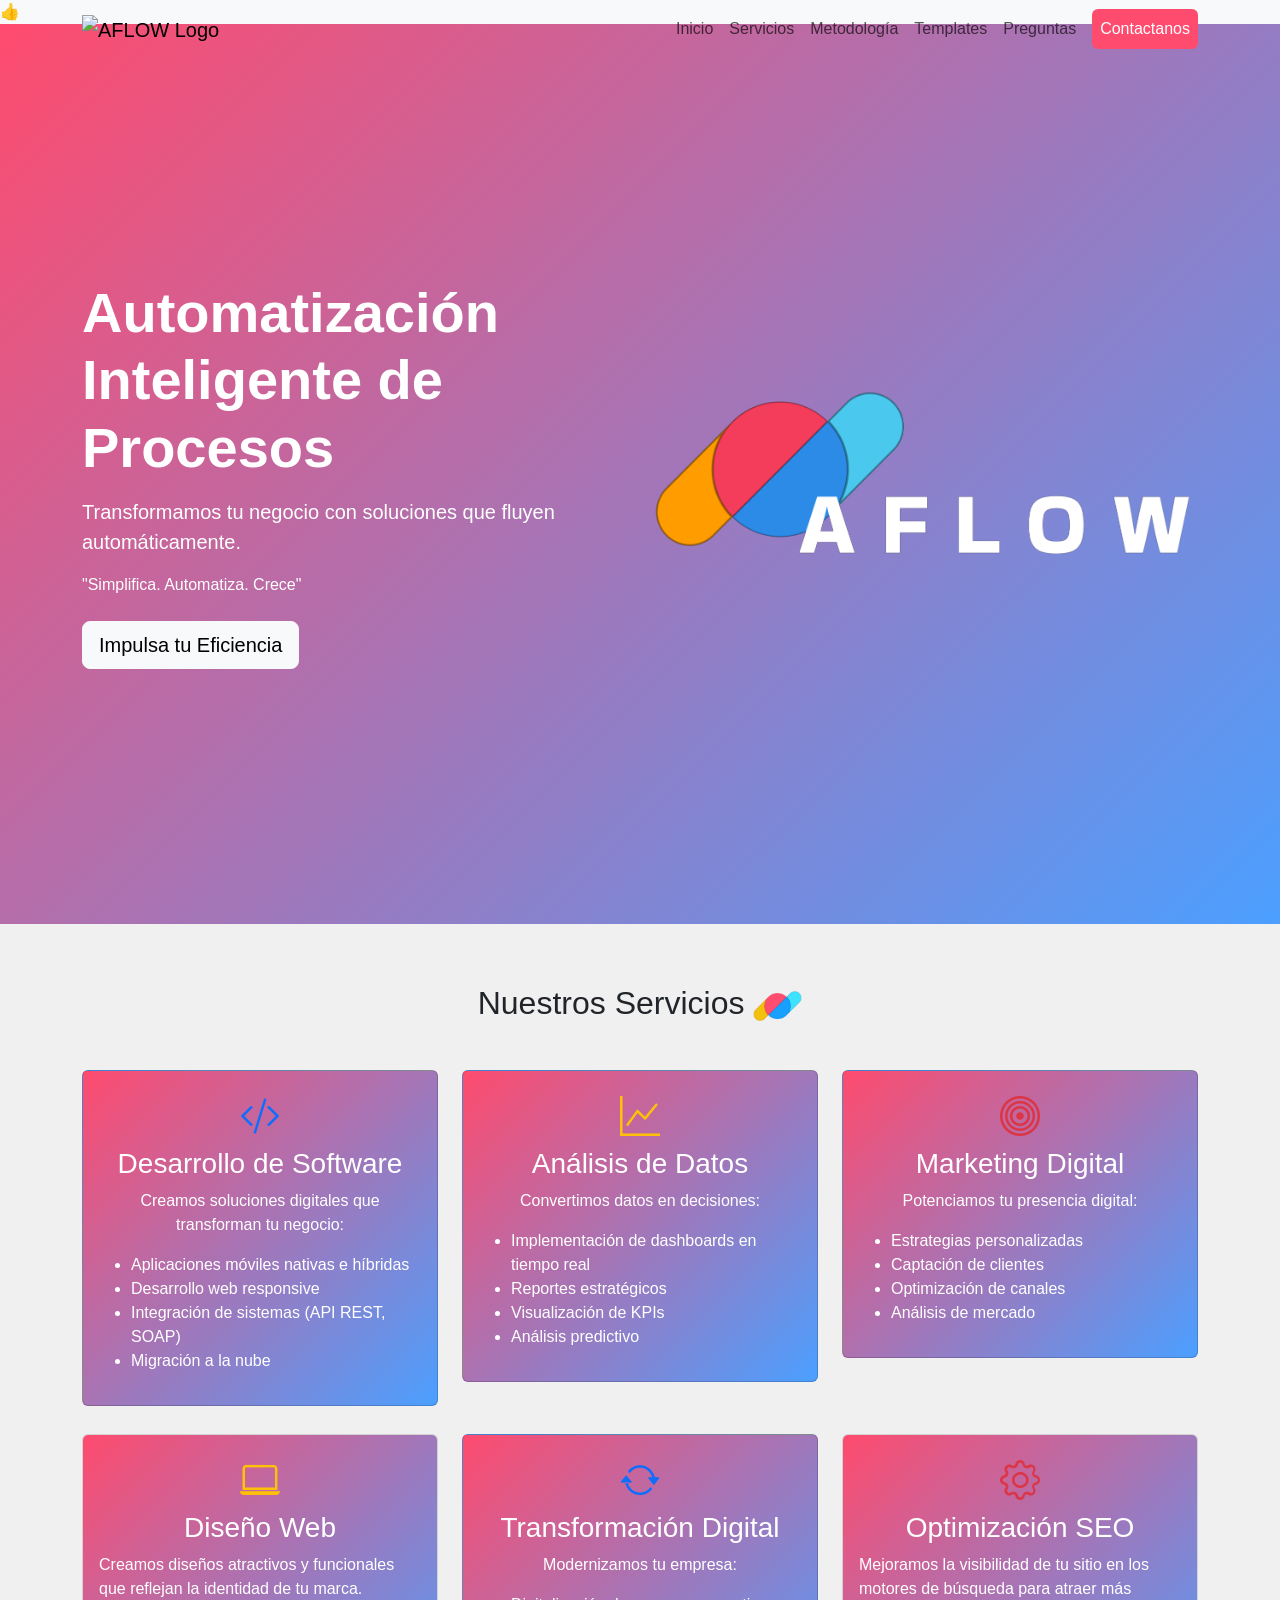
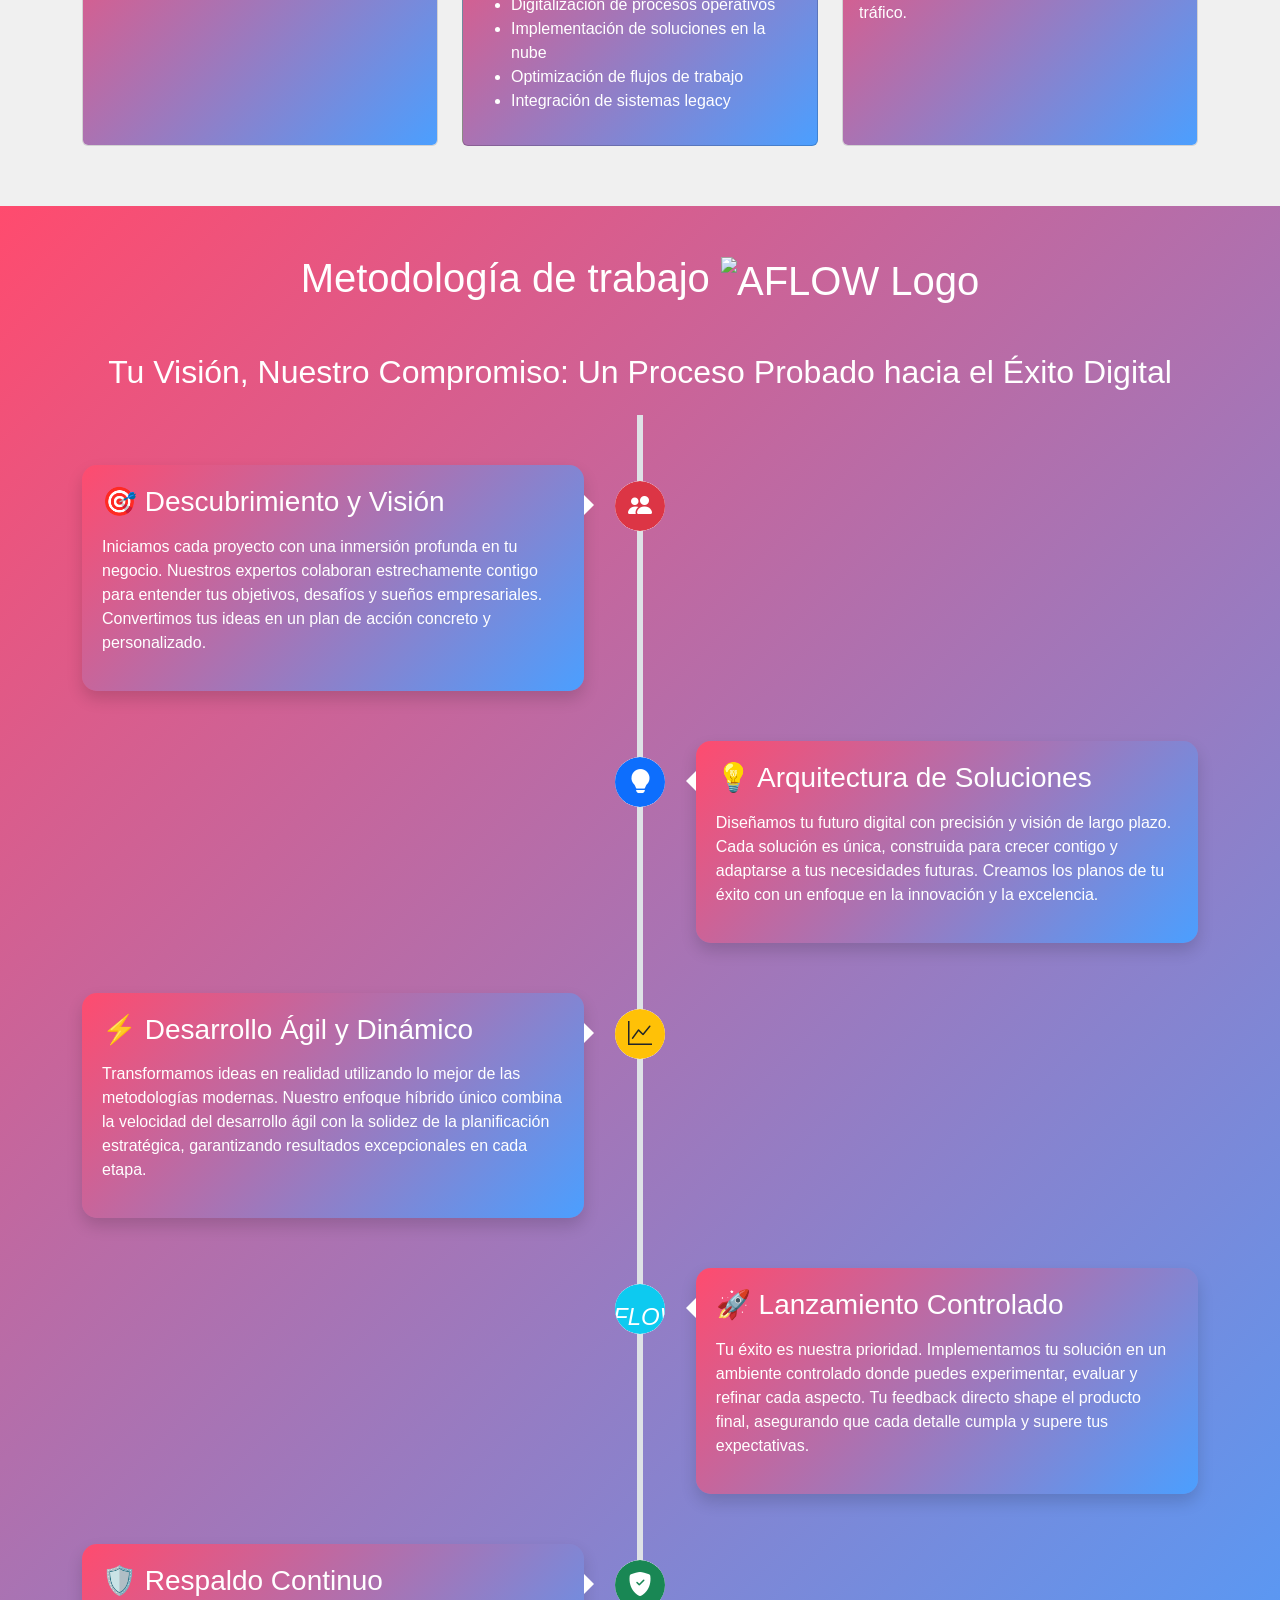
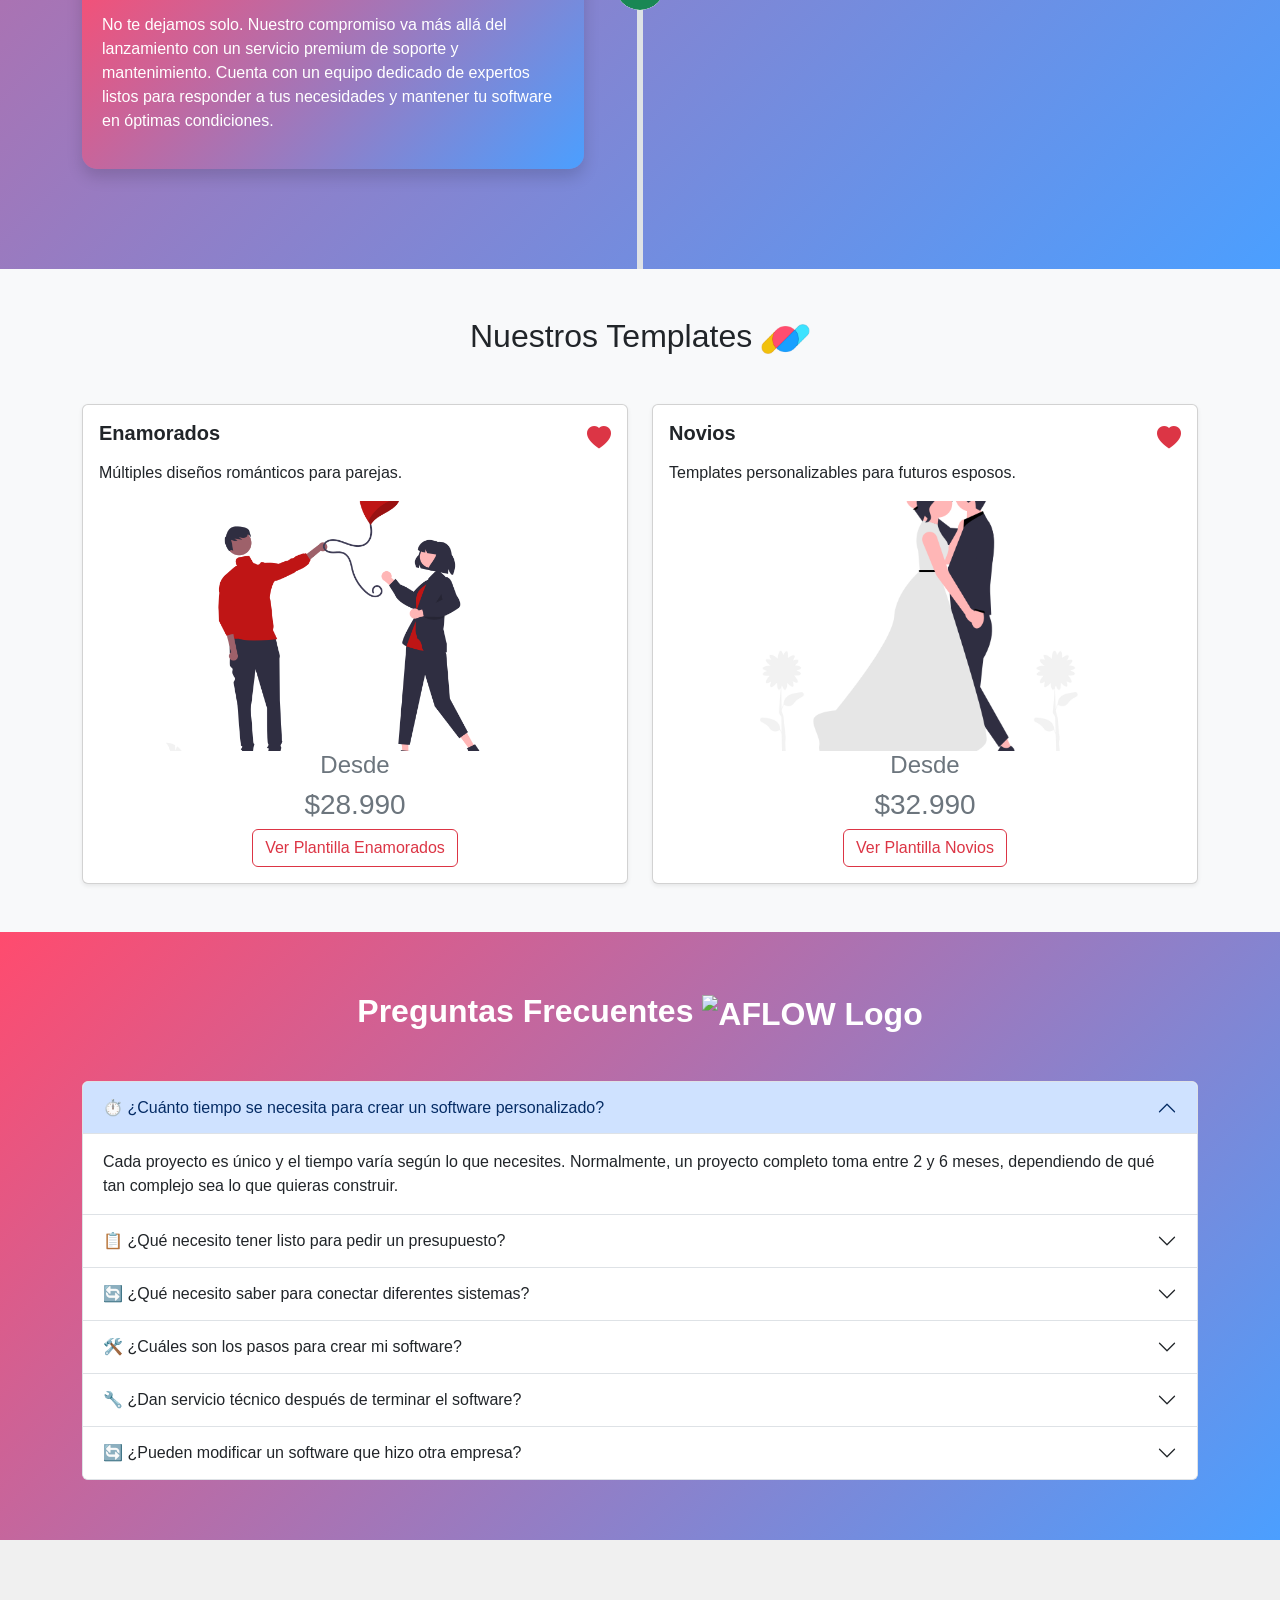
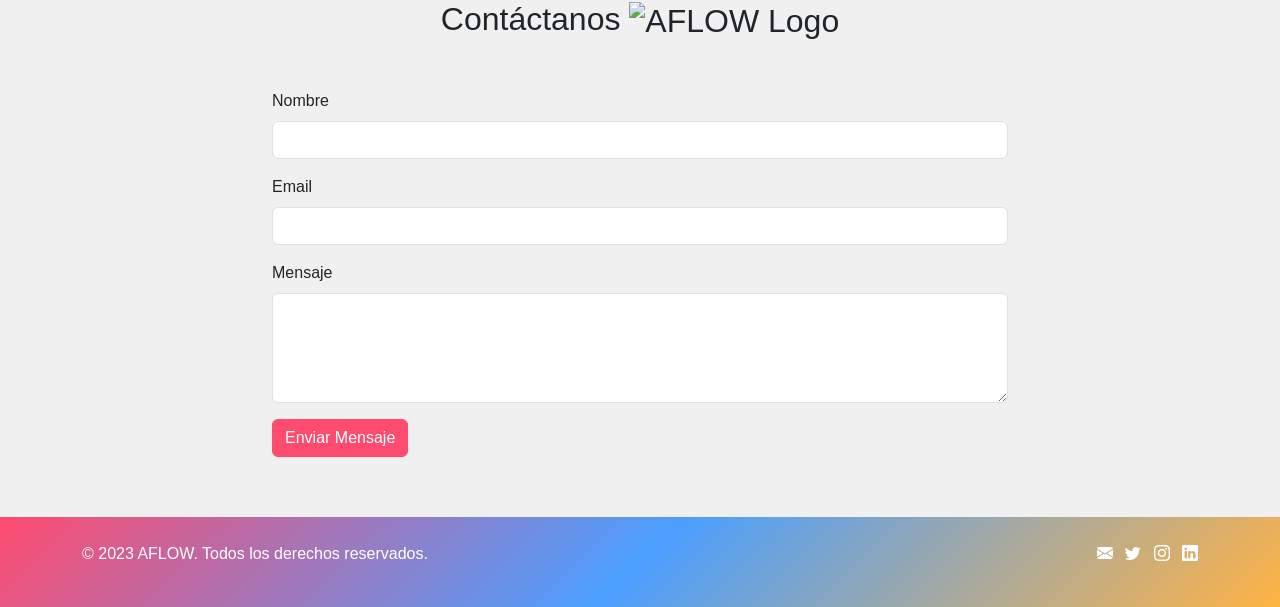
==== commit 6a65576a: "mejora template" ====
--- a/index.html
+++ b/index.html
@@ -354,8 +354,10 @@
     }
 </style>
     
+
 </head>
 <body>
+    <!---->
     <nav class="navbar navbar-expand-lg navbar-light bg-transparent fixed-top">
         <div class="container">
             <a class="navbar-brand" href="#">
@@ -389,6 +391,12 @@
         </div>
     </nav>
 
+
+    <div transition-style="in:wipe:up">
+        👍
+      </div>
+
+    <!--inicio-->
     <section id="inicio" class="hero">
         <div class="container">
             <div class="row align-items-center">
@@ -405,6 +413,7 @@
         </div>
     </section>
 
+    <!--servicios-->
     <section id="servicios" class="section-padding bg-gray" loading="lazy">
         <div class="container">
             <h2 class="text-center mb-5">Nuestros Servicios
@@ -496,7 +505,7 @@
         </div>
     </section>
 
-
+    <!--linetime-->
     <section id="linetime" class="hero">
         <div class="container mt-5">
             <h1 class="text-center mb-5">Metodología de trabajo <img src="https://hebbkx1anhila5yf.public.blob.vercel-storage.com/logoPage-taPp0oYK41vwS0yUsqzGeD8DLzwaWS.png" alt="AFLOW Logo" height="30"></h1>
@@ -575,7 +584,8 @@
             </div>
         </div>
     </section>
-    
+
+    <!--templates-->
     <section id="templates" class="section-padding bg-light py-5" loading="lazy">
         <div class="container">
             <h2 class="text-center mb-5  ">Nuestros Templates
@@ -590,11 +600,13 @@
                         <div class="card-body d-flex flex-column">
                             <h5 class="card-title fw-bold mb-3">Enamorados</h5>
                             <p class="card-text flex-grow-1">Múltiples diseños románticos para parejas.</p>
-                            <img src="style/img/pololos.png" class="card-img-top" height="80" width="40" alt="Template Enamorados">
-                            <div class="d-flex justify-content-between mt-3">
-                                <a href="Template/enamorados/opcion1/index.html" class="btn btn-outline-danger btn-option" target="_blank">Ver Template 1</a>
-                                <a href="https://www.google.com" class="btn btn-outline-danger btn-option" target="_blank">Ver Template  2</a>
-                                <a href="https://www.google.com" class="btn btn-outline-danger btn-option" target="_blank">Ver Template  3</a>
+                            <img src="style/img/pololos.png" class="card-img-top img-fluid" alt="Template Enamorados">
+                                                        <div class="text-center mt2">
+                                <h4 class="text-secondary">Desde</h4>
+                                <h3 class="text-secondary">$28.990</h3>
+                            </div>
+                            <div class="  mt-1| text-center">
+                                <a href="Template/enamorados/opcion1/index.html" class="btn btn-outline-danger btn-option" target="_blank">Ver Plantilla Enamorados</a>
                             </div>
                         </div>
                     </div>
@@ -608,10 +620,12 @@
                             <h5 class="card-title fw-bold mb-3">Novios</h5>
                             <p class="card-text flex-grow-1">Templates personalizables para futuros esposos.</p>
                             <img src="style/img/novios.png" class="card-img-top" height="80" width="40" alt="Template Novios">
-                            <div class="d-flex justify-content-between mt-3">
-                                <a href="https://www.google.com" class="btn btn-outline-danger btn-option" target="_blank">Ver Template  1</a>
-                                <a href="https://www.google.com" class="btn btn-outline-danger btn-option" target="_blank">Ver Template  2</a>
-                                <a href="https://www.google.com" class="btn btn-outline-danger btn-option" target="_blank">Ver Template  3</a>
+                            <div class="text-center mt2">
+                                <h4 class="text-secondary">Desde</h4>
+                                <h3 class="text-secondary">$32.990</h3>
+                            </div>
+                            <div class="  mt-1| text-center">
+                                <a href="Template/enamorados/opcion1/index.html" class="btn btn-outline-danger btn-option" target="_blank">Ver Plantilla Novios</a>
                             </div>
                         </div>
                     </div>
@@ -620,6 +634,7 @@
         </div>
     </section>
 
+    <!--Preguntas Frecuentes-->
     <section id="preguntasFrecuentes" class="section-padding bg-gradient-animated" loading="lazy">
         <div class="container">
             <h2 class="text-center mb-5 fw-bold">Preguntas Frecuentes <img src="https://hebbkx1anhila5yf.public.blob.vercel-storage.com/logoPage-taPp0oYK41vwS0yUsqzGeD8DLzwaWS.png" alt="AFLOW Logo" height="30"></h2>
@@ -715,7 +730,7 @@
             </div>
         </div>
     </section>
-
+    <!--Contacto-->
     <section id="contacto" class="section-padding bg-gray">
         <div class="container">
             <h2 class="text-center mb-5">Contáctanos <img src="https://hebbkx1anhila5yf.public.blob.vercel-storage.com/logoPage-taPp0oYK41vwS0yUsqzGeD8DLzwaWS.png" alt="AFLOW Logo" height="30"></h2>
